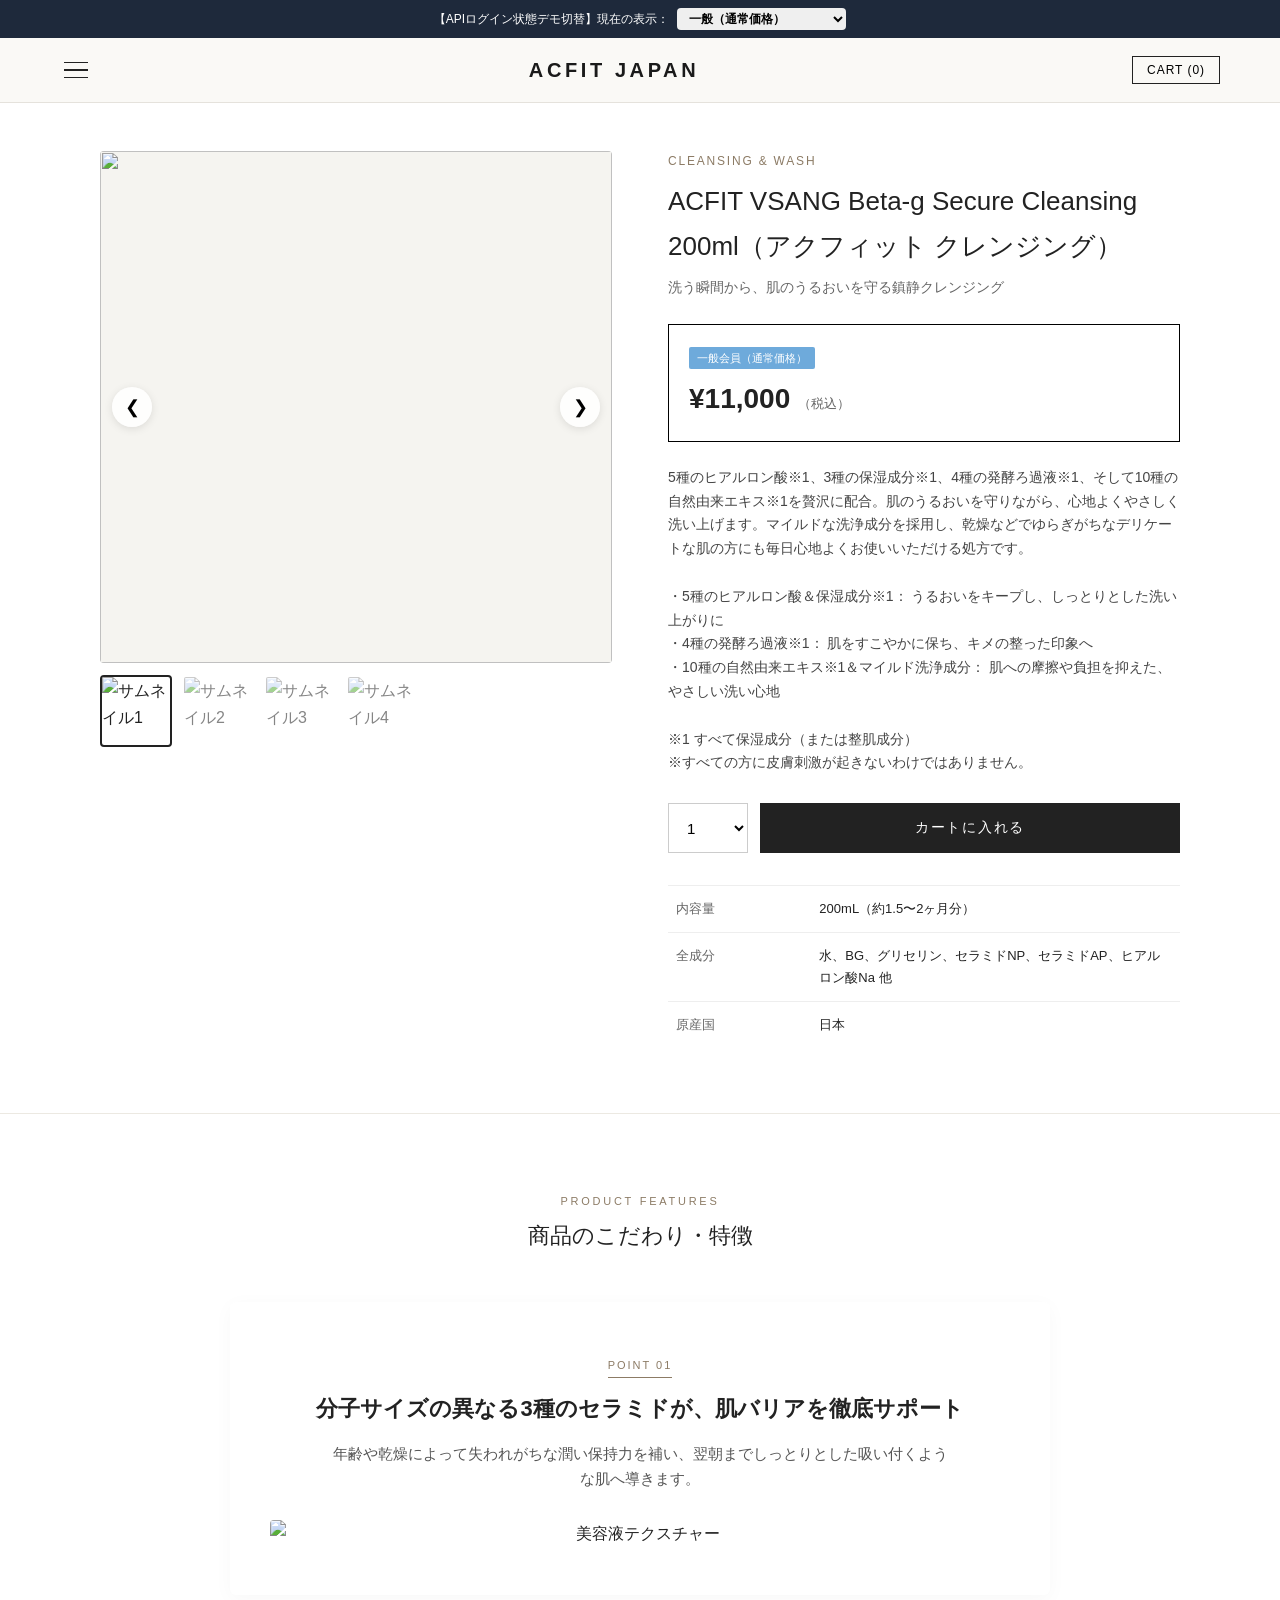
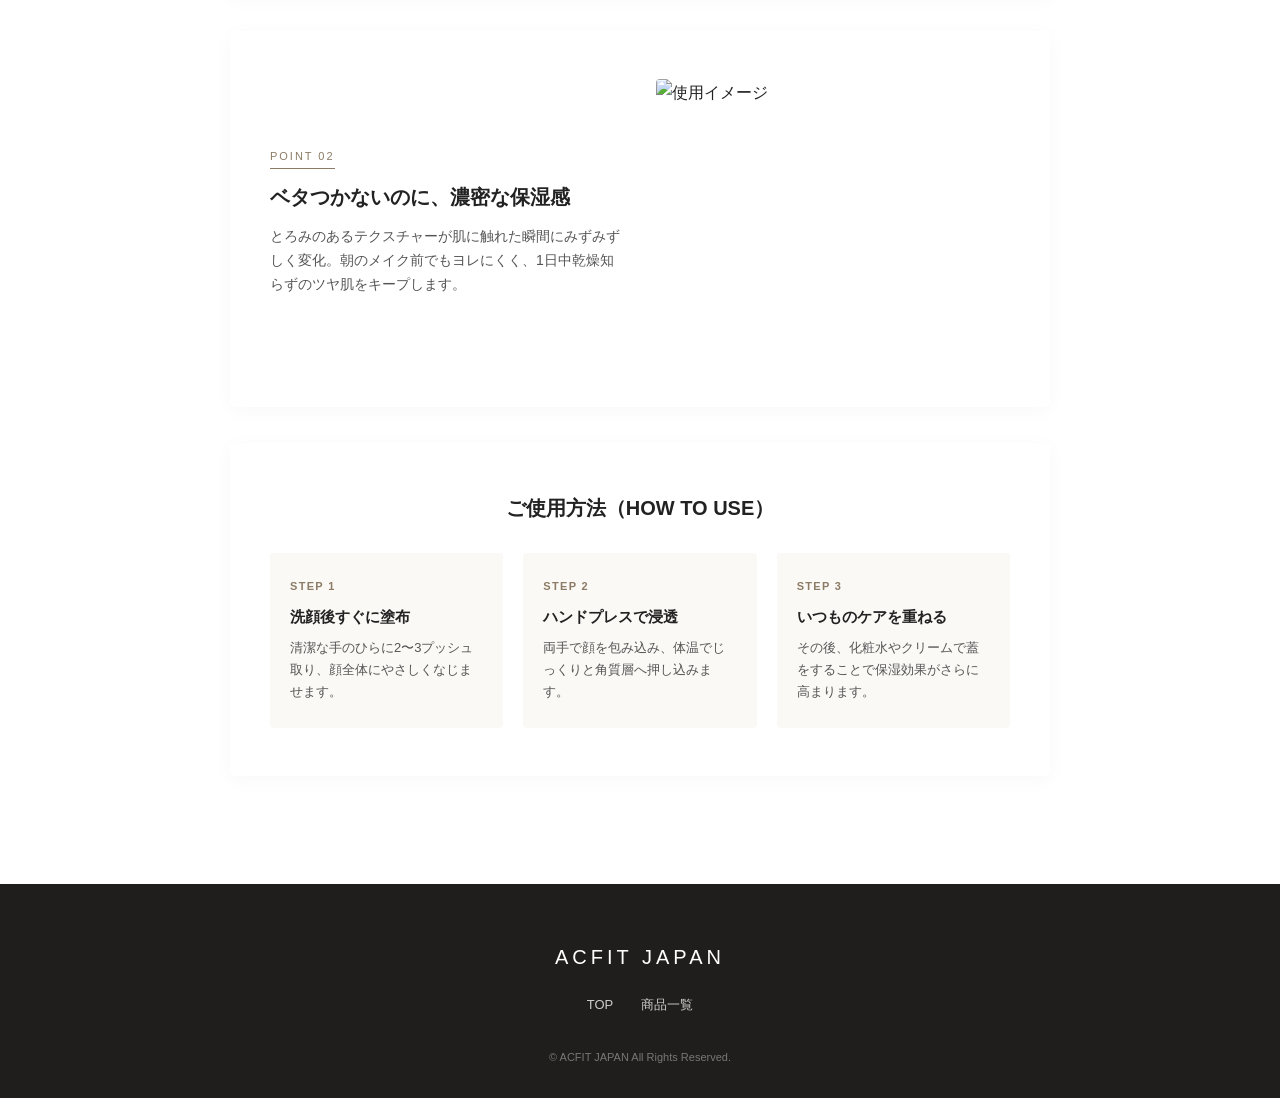
==== acfit-page2/product.html @ 7eba223e "Add files via upload" ====
<!DOCTYPE html>
<html lang="ja">
<head>
  <meta charset="UTF-8">
  <meta name="viewport" content="width=device-width, initial-scale=1.0">
  <title>商品詳細 | ACFIT JAPAN</title>
  <link rel="stylesheet" href="css/style.css">
</head>
<body class="page-product">

  <!-- 商品メイン情報（スライダー ＋ 説明・金額・カート） -->
  <section class="detail-top-section">
    <div class="container">
      <div class="detail-grid" id="detail-area">
        <!-- 左：画像スライダー -->
        <div class="slider-wrapper">
          <div class="slider-main">
            <img id="slider-main-img" src="" alt="">
            <button class="slider-arrow prev" id="slider-prev">&#10094;</button>
            <button class="slider-arrow next" id="slider-next">&#10095;</button>
          </div>
          <div class="slider-thumbs" id="slider-thumbs"></div>
        </div>

        <!-- 右：商品名・金額・説明・カート -->
        <div class="detail-info">
          <div class="detail-cat" id="detail-cat"></div>
          <h1 class="detail-title" id="detail-title">読み込み中...</h1>
          <p class="detail-catch" id="detail-catch"></p>

          <div class="detail-price-box">
            <div class="detail-rank-badge" id="detail-rank-label"></div>
            <div class="detail-price">¥<span id="detail-price">0</span> <small>（税込）</small></div>
          </div>

          <!-- 画像デザインのカスタム容量プルダウン（バリエーションがある商品のみ自動表示） -->
          <div class="custom-dropdown" id="variant-dropdown" style="display: none;">
            <button type="button" class="dropdown-header" id="dropdown-header">
              <span id="dropdown-header-text">選択</span>
              <span class="dropdown-chevron"></span>
            </button>
            <div class="dropdown-list" id="dropdown-list"></div>
          </div>

          <p class="detail-desc" id="detail-desc"></p>

          <div class="purchase-controls">
            <select id="qty-select" class="qty-select">
              <option value="1">1</option>
              <option value="2">2</option>
              <option value="3">3</option>
              <option value="4">4</option>
              <option value="5">5</option>
            </select>
            <button class="add-cart-btn" id="add-cart-btn">カートに入れる</button>
          </div>

          <table class="spec-table" id="spec-table"></table>
        </div>
      </div>
    </div>
  </section>

  <!-- 下部：商品ごとの簡易LPエリア -->
  <section class="detail-lp-section">
    <div class="lp-section-header">
      <span>PRODUCT FEATURES</span>
      <h2>商品のこだわり・特徴</h2>
    </div>
    <div class="lp-container" id="detail-lp-area"></div>
  </section>

  <script src="js/products.js"></script>
  <script>
    document.addEventListener("DOMContentLoaded", () => {
      // 1. URLパラメータ「?id=〇〇」を取得（未指定時は item_01 を表示）
      const params = new URLSearchParams(window.location.search);
      const productId = params.get("id") || "item_01";
      const product = PRODUCTS_DATA[productId];

      if (!product) {
        document.getElementById("detail-area").innerHTML = "<p>指定された商品が見つかりませんでした。</p>";
        return;
      }

      document.title = `${product.name} | ACFIT JAPAN`;

      // 2. テキスト・価格・スペックの反映
      const rank = getCurrentRank();
      document.getElementById("detail-cat").textContent = product.category;
      document.getElementById("detail-title").textContent = product.name;
      document.getElementById("detail-catch").textContent = product.catchcopy;
      document.getElementById("detail-rank-label").textContent = RANK_LABELS[rank];

      const descEl = document.getElementById("detail-desc");
      descEl.style.whiteSpace = "pre-line";
      descEl.textContent = product.description;

      // 3. カスタムドロップダウン制御（バリエーションがある場合）
      let selectedVariantId = null;
      const dropdown = document.getElementById("variant-dropdown");
      const dropdownHeader = document.getElementById("dropdown-header");
      const dropdownHeaderText = document.getElementById("dropdown-header-text");
      const dropdownList = document.getElementById("dropdown-list");

      if (product.variants && product.variants.length > 0) {
        dropdown.style.display = "block";
        selectedVariantId = product.variants[0].id;
        document.getElementById("detail-price").textContent = product.variants[0].prices[rank].toLocaleString();

        // 選択肢リストの生成（1段目：容量 / 2段目：太字金額）
        dropdownList.innerHTML = product.variants.map((v, idx) => {
          const vPrice = v.prices[rank].toLocaleString();
          return `
            <button type="button" class="dropdown-option ${idx === 0 ? "is-selected" : ""}" data-id="${v.id}">
              <span class="dropdown-opt-label">${v.label}</span>
              <span class="dropdown-opt-price">¥${vPrice}</span>
            </button>
          `;
        }).join("");

        // 開閉トグル
        dropdownHeader.addEventListener("click", () => {
          dropdown.classList.toggle("is-open");
        });

        // 項目選択時の処理
        dropdownList.querySelectorAll(".dropdown-option").forEach(opt => {
          opt.addEventListener("click", () => {
            selectedVariantId = opt.dataset.id;
            const chosen = product.variants.find(v => v.id === selectedVariantId);
            if (chosen) {
              // 上のメイン金額を更新
              document.getElementById("detail-price").textContent = chosen.prices[rank].toLocaleString();
              // ヘッダー文字を選択した容量に更新（"Net Wt. (Required)" のままにしたい場合は下の1行を消してください）
              dropdownHeaderText.textContent = `内容量: ${chosen.label}`;
            }

            dropdownList.querySelectorAll(".dropdown-option").forEach(el => el.classList.remove("is-selected"));
            opt.classList.add("is-selected");
            dropdown.classList.remove("is-open");
          });
        });
      } else {
        document.getElementById("detail-price").textContent = product.prices[rank].toLocaleString();
      }

      // スペック表
      document.getElementById("spec-table").innerHTML = (product.specs || []).map(s => `
        <tr>
          <th>${s.label}</th>
          <td>${s.value}</td>
        </tr>
      `).join("");

      // 4. 商品ごとの簡易LP（HTMLブロック）を流し込み
      document.getElementById("detail-lp-area").innerHTML = product.lpHtml || "";

      // 5. 画像スライダーの構築
      let currentSlide = 0;
      const mainImg = document.getElementById("slider-main-img");
      const thumbsContainer = document.getElementById("slider-thumbs");

      function updateSlider(index) {
        currentSlide = (index + product.images.length) % product.images.length;
        mainImg.src = product.images[currentSlide];
        document.querySelectorAll(".slider-thumb").forEach((thumb, idx) => {
          thumb.classList.toggle("active", idx === currentSlide);
        });
      }

      thumbsContainer.innerHTML = product.images.map((src, idx) => `
        <img src="${src}" class="slider-thumb ${idx === 0 ? "active" : ""}" data-index="${idx}" alt="サムネイル${idx + 1}">
      `).join("");

      thumbsContainer.querySelectorAll(".slider-thumb").forEach(thumb => {
        thumb.addEventListener("click", () => {
          updateSlider(Number(thumb.dataset.index));
        });
      });

      document.getElementById("slider-prev").addEventListener("click", () => updateSlider(currentSlide - 1));
      document.getElementById("slider-next").addEventListener("click", () => updateSlider(currentSlide + 1));

      updateSlider(0);

      // 6. カート追加ボタン
      document.getElementById("add-cart-btn").addEventListener("click", () => {
        const qty = Number(document.getElementById("qty-select").value);
        addToCart(product.id, qty, selectedVariantId);
      });
    });
  </script>
</body>
</html>
---- acfit-page2/css/style.css ----
@charset "UTF-8";

* {
  box-sizing: border-box;
  margin: 0;
  padding: 0;
}

body {
  font-family: "Helvetica Neue", Arial, "Hiragino Kaku Gothic ProN", "Hiragino Sans", Meiryo, sans-serif;
  color: #222;
  background-color: white;
  line-height: 1.7;
}

a {
  text-decoration: none;
  color: inherit;
}

img {
  max-width: 100%;
  display: block;
}

.fs12{line-height: 1.6; font-size:1.2rem;}
.fs18{line-height: 1.6; font-size:1.8rem;}
.fs20{line-height: 1.6; font-size:2.0rem;}
.fs30{line-height: 1.6; font-size:3.0rem;}
.fs40{line-height: 1.6; font-size:4.0rem;}
.fs50{line-height: 1.6; font-size:5.0rem;}
.fs60{line-height: 1.6; font-size:6.0rem;}
.fs80{line-height: 1.6; font-size:8.0rem;}
.fs100{line-height: 1.6; font-size:10.0rem;}


.m10{margin-top:1.0rem;}
.m20{margin-top:2.0rem;}
.m30{margin-top:3.0rem;}
.m50{margin-top:5.0rem;}
.m60{margin-top:6.0rem;}
.m100{margin-top:10.0rem;}
.m150{margin-top:15.0rem;}

.p0{padding-top: 0;}
.p10{padding-top:1.0rem;}
.p30{padding-top:3.0rem;}
.pb20{padding-bottom:2rem;}
.pb30{padding-bottom:3rem;}

.w100{width: 100%;}
.h100{height: auto;}

/* =========================================
   フォントファミリー（書体）
   ========================================= */

/* 明朝体 */
.mincho {
  font-family: "Hiragino Mincho ProN", "Yu Mincho", "Noto Serif JP", serif;
}

/* ゴシック体（標準） */
.gothic {
  font-family: "Hiragino Kaku Gothic ProN", "Yu Gothic", "Noto Sans JP", sans-serif;
}

/* 丸ゴシック体（柔らかい印象） */
.maru {
  font-family: "Hiragino Maru Gothic ProN", "Zen Maru Gothic", "Quicksand", sans-serif;
}

/* 等幅フォント（コードや数字の整列に） */
.mono {
  font-family: "Source Code Pro", "MS Gothic", monospace;
}


/* =========================================
   フォントウェイト（文字の太さ）
   ========================================= */

/* 細字 */
.light {
  font-weight: 300;
}

/* 標準の太さ */
.normal {
  font-weight: 400;
}

/* 中太字（見出しや少し目立たせたい時） */
.medium {
  font-weight: 500;
}

/* 太字 */
.bold {
  font-weight: 700;
}

/* 極太字（インパクトを出したい時） */
.heavy {
  font-weight: 900;
}


/* =========================================
   装飾・スタイル（おまけ）
   ========================================= */

/* 斜体（イタリック） */
.italic {
  font-style: italic;
}

/* 下線（マーカー風） */
.line {
  background: linear-gradient(transparent 60%, #fff176 60%);
}


.hero-section2 {
  position: relative;
  width: 100%;
  height: 80vh;
  min-height: 500px;
  display: flex;
  align-items: center;
  justify-content: center;
  overflow: hidden;
  background-color: #0a1626;
}

/* 動画ラッパー */
.hero-video-wrap {
  position: absolute;
  top: 0;
  left: 0;
  width: 100%;
  height: 100%;
  z-index: 1; /* 一番後ろ */
}

/* 抜け落ちていた動画本体の指定 */
.hero-bg-video {
  width: 100%;
  height: 100%;
  object-fit: cover;
  display: block;
}

/* 重ねる半透明フィルター */
.hero-overlay {
  position: absolute;
  top: 0;
  left: 0;
  width: 100%;
  height: 100%;
  background-color: rgba(75, 86, 102, 0.4);
  z-index: 2;
  pointer-events: none;
}

/* 前面コンテンツ */
.hero-content2 {
  position: relative;
  z-index: 3;
  display: flex;
  justify-content: center;
  align-items: center;
  width: 100%;
  text-align: center;
}

/* 中央配置画像 */
.hero-center-img {
  width: 100%;
  height: auto;
  display: block;
  margin: 0 auto;
  filter: drop-shadow(0 8px 24px rgba(0, 0, 0, 0.15));
  color: white;
}


/* デモ用ランク切替バー */
.demo-rank-bar {
  background: #1e293b;
  color: #fff;
  font-size: 12px;
  padding: 8px 16px;
  text-align: center;
  display: flex;
  justify-content: center;
  align-items: center;
  gap: 8px;
  flex-wrap: wrap;
}

.demo-rank-bar select {
  padding: 3px 8px;
  border-radius: 4px;
  border: none;
  font-size: 12px;
  font-weight: bold;
}

/* ヘッダー */
.site-header {
  position: sticky;
  top: 0;
  z-index: 100;
  background: rgba(250, 249, 246, 0.95);
  backdrop-filter: blur(8px);
  border-bottom: 1px solid #e5e2dc;
}

.header-inner {
  max-width: 1200px;
  margin: 0 auto;
  height: 64px;
  padding: 0 20px;
  display: flex;
  align-items: center;
  justify-content: space-between;
}

.brand-logo {
  font-size: 20px;
  font-weight: 600;
  letter-spacing: 0.18em;
  color: #1a1a1a;
}

/* ハンバーガーボタン */
.hamburger-btn {
  width: 36px;
  height: 36px;
  background: none;
  border: none;
  cursor: pointer;
  display: flex;
  flex-direction: column;
  justify-content: center;
  gap: 6px;
  padding: 4px;
}

.hamburger-btn span {
  display: block;
  width: 24px;
  height: 1.5px;
  background: #222;
  transition: 0.3s;
}

.cart-btn {
  background: none;
  border: 1px solid #222;
  padding: 6px 14px;
  font-size: 12px;
  letter-spacing: 0.08em;
  cursor: pointer;
  transition: 0.2s;
}

.cart-btn:hover {
  background: #222;
  color: #fff;
}

/* ドロワーメニュー＆カートドロワー */
.menu-overlay {
  position: fixed;
  inset: 0;
  background: rgba(0, 0, 0, 0.45);
  z-index: 200;
  opacity: 0;
  visibility: hidden;
  transition: 0.3s;
}

.menu-overlay.is-open {
  opacity: 1;
  visibility: visible;
}

.drawer-menu,
.cart-drawer {
  position: fixed;
  top: 0;
  bottom: 0;
  width: 320px;
  max-width: 85vw;
  background: #fff;
  z-index: 210;
  display: flex;
  flex-direction: column;
  transition: transform 0.35s ease;
}

.drawer-menu {
  left: 0;
  transform: translateX(-100%);
}

.drawer-menu.is-open {
  transform: translateX(0);
}

.cart-drawer {
  right: 0;
  transform: translateX(100%);
}

.cart-drawer.is-open {
  transform: translateX(0);
}

.drawer-header {
  padding: 20px;
  border-bottom: 1px solid #eee;
  display: flex;
  justify-content: space-between;
  align-items: center;
  font-size: 13px;
  letter-spacing: 0.15em;
  font-weight: 600;
}

.close-btn {
  background: none;
  border: none;
  font-size: 26px;
  line-height: 1;
  cursor: pointer;
  color: #555;
}

.drawer-nav {
  list-style: none;
  padding: 20px;
  flex: 1;
}

.drawer-nav li {
  border-bottom: 1px solid #f2f2f2;
}

.drawer-nav a {
  display: block;
  padding: 16px 4px;
  font-size: 14px;
  letter-spacing: 0.06em;
  transition: 0.2s;
}

.drawer-nav a:hover {
  padding-left: 10px;
  color: #7c6a53;
}

.drawer-footer {
  padding: 20px;
  background: #f7f5f0;
  font-size: 12px;
  color: #555;
}

/* カート中身 */
.cart-items-body {
  flex: 1;
  overflow-y: auto;
  padding: 20px;
}

.empty-cart {
  text-align: center;
  color: #888;
  margin-top: 40px;
  font-size: 14px;
}

.cart-item-row {
  display: flex;
  gap: 12px;
  padding-bottom: 16px;
  margin-bottom: 16px;
  border-bottom: 1px solid #eee;
}

.cart-item-row img {
  width: 64px;
  height: 64px;
  object-fit: cover;
  border-radius: 4px;
}

.cart-item-info h4 {
  font-size: 13px;
  margin-bottom: 4px;
}

.cart-item-price {
  font-size: 13px;
  color: #555;
}

.remove-item-btn {
  background: none;
  border: none;
  color: #999;
  font-size: 11px;
  text-decoration: underline;
  cursor: pointer;
  margin-top: 6px;
}

.cart-drawer-footer {
  padding: 20px;
  border-top: 1px solid #eee;
  background: #faf9f6;
}

.cart-rank-note {
  font-size: 11px;
  color: #7c6a53;
  margin-bottom: 8px;
}

.cart-total-row {
  display: flex;
  justify-content: space-between;
  align-items: center;
  margin-bottom: 16px;
  font-size: 15px;
}

.cart-total-row strong {
  font-size: 20px;
}

.checkout-btn {
  width: 100%;
  padding: 14px;
  background: #222;
  color: #fff;
  border: none;
  font-size: 14px;
  letter-spacing: 0.08em;
  cursor: pointer;
}

/* 共通セクション */
.container {
  max-width: 1120px;
  margin: 0 auto;
  padding: 0 20px;
}

.section-block {
  padding: 80px 0;
}

.section-title {
  text-align: center;
  margin-bottom: 48px;
}

.section-title .en {
  display: block;
  font-size: 12px;
  letter-spacing: 0.25em;
  color: #8c7b65;
  margin-bottom: 8px;
}

.section-title h2 {
  font-size: 26px;
  font-weight: 500;
  letter-spacing: 0.08em;
}

/* トップページ：ヒーロー */
.hero-section {
  position: relative;
  height: 75vh;
  min-height: 460px;
  background: url("../images/7.jpg") center/cover no-repeat;
  display: flex;
  align-items: center;
  justify-content: center;
  text-align: center;
  color: #fff;
}

.hero-section::after {
  content: "";
  position: absolute;
  inset: 0;
  background: rgba(25, 22, 18, 0.38);
}

.hero-content {
  position: relative;
  z-index: 2;
  padding: 0 20px;
  text-align: center;
}

.hero-content p {
  letter-spacing: 0.22em;
}

.hero-content h1 {
  letter-spacing: 0.12em;
}

.btn-outline-white {
  display: inline-block;
  padding: 13px 36px;
  border: 1px solid #fff;
  color: #fff;
  font-size: 13px;
  letter-spacing: 0.15em;
  transition: 0.25s;
}

.btn-outline-white:hover {
  background: #fff;
  color: #222;
}

/* トップページ：ブランド説明 */
.brand-concept {
  background: #fff;
}

.concept-grid {
  display: grid;
  grid-template-columns: 1fr 1fr;
  gap: 48px;
  align-items: center;
}

.concept-text h3 {
  font-weight: 500;
  margin-bottom: 20px;
  line-height: 1.3;
}

.concept-text p {
  font-size: 15px;
  color: #555;
  margin-bottom: 16px;
}

.concept-text2 h3 {
  line-height: 1.5;
}

.concept-text2 p {
  color: #555;
  margin-bottom: 16px;
  text-align: center;
}

.concept-img img {
  border-radius: 4px;
  width: 100%;
  object-fit: cover;
}

.container3 {
  max-width: 1000px;
  margin: 0 auto;
  padding: 0 20px;
}

.concept-grid3 {
  display: flex;
  flex-direction: row-reverse; /* ここで左右を反転（テキスト左・画像右） */
  align-items: center;
  gap: 50px;
}

.concept-img3 {
  flex: 1;
}

.concept-img3 img {
  border-radius: 4px;
  width: 100%;
  object-fit: cover;
}

.concept-text3 {
  flex: 1;
}

.concept-text3 h3 {
  font-weight: 500;
  margin-bottom: 20px;
  line-height: 1.3;
}

.concept-text3 p {
  font-size: 15px;
  line-height: 1.9;
  margin-bottom: 16px;
}

.concept-text3 p:last-child {
  margin-bottom: 0;
}


/* 商品カードグリッド（トップのピックアップ・商品一覧共通） */
.product-grid {
  display: grid;
  grid-template-columns: repeat(auto-fill, minmax(280px, 1fr));
  gap: 32px;
}

.product-card {
  background: #fff;
  border: 1px solid #ece9e2;
  border-radius: 4px;
  overflow: hidden;
  transition: transform 0.25s, box-shadow 0.25s;
}

.product-card:hover {
  transform: translateY(-4px);
  box-shadow: 0 12px 24px rgba(0, 0, 0, 0.06);
}

.product-card-thumb {
  position: relative;
  aspect-ratio: 1 / 1;
  overflow: hidden;
  background: #f4f3ef;
}

.product-card-thumb img {
  width: 100%;
  height: 100%;
  object-fit: cover;
  transition: transform 0.4s;
}

.product-card:hover .product-card-thumb img {
  transform: scale(1.05);
}

.product-badge {
  position: absolute;
  top: 12px;
  left: 12px;
  background: #222;
  color: #fff;
  font-size: 10px;
  letter-spacing: 0.12em;
  padding: 4px 10px;
}

.product-card-body {
  padding: 20px;
}

.product-cat {
  font-size: 11px;
  color: #8c7b65;
  letter-spacing: 0.12em;
  margin-bottom: 4px;
}

.product-card-title {
  font-size: 16px;
  font-weight: 500;
  margin-bottom: 8px;
}

.product-card-price {
  font-size: 16px;
  font-weight: 600;
}

.product-card-price small {
  font-size: 11px;
  font-weight: normal;
  color: #777;
}

.center-btn-wrap {
  text-align: center;
  margin-top: 48px;
}

.btn-dark {
  display: inline-block;
  padding: 14px 44px;
  background: #222;
  color: #fff;
  font-size: 13px;
  letter-spacing: 0.15em;
  transition: 0.25s;
}

.btn-dark:hover {
  background: #444;
}

/* 商品一覧ページ：カテゴリーフィルター */
.category-tabs {
  display: flex;
  justify-content: center;
  gap: 12px;
  flex-wrap: wrap;
  margin-bottom: 40px;
}

.cat-tab {
  padding: 8px 20px;
  border: 1px solid #d6d2c9;
  background: #fff;
  font-size: 12px;
  letter-spacing: 0.1em;
  cursor: pointer;
  transition: 0.2s;
}

.cat-tab.active,
.cat-tab:hover {
  background: #222;
  color: #fff;
  border-color: #222;
}

/* 商品詳細ページ */
.detail-top-section {
  padding: 48px 0 64px;
  background: #fff;
  border-bottom: 1px solid #ece9e2;
}

.detail-grid {
  display: grid;
  grid-template-columns: 1fr 1fr;
  gap: 56px;
  align-items: start;
}

/* スライダー */
.slider-wrapper {
  position: relative;
}

.slider-main {
  position: relative;
  aspect-ratio: 1 / 1;
  background: #f5f4f0;
  border-radius: 4px;
  overflow: hidden;
  margin-bottom: 12px;
}

.slider-main img {
  width: 100%;
  height: 100%;
  object-fit: cover;
}

.slider-arrow {
  position: absolute;
  top: 50%;
  transform: translateY(-50%);
  width: 40px;
  height: 40px;
  background: rgba(255, 255, 255, 0.88);
  border: none;
  border-radius: 50%;
  font-size: 18px;
  cursor: pointer;
  display: flex;
  align-items: center;
  justify-content: center;
  box-shadow: 0 2px 8px rgba(0,0,0,0.1);
}

.slider-arrow.prev { left: 12px; }
.slider-arrow.next { right: 12px; }

.slider-thumbs {
  display: flex;
  gap: 10px;
}

.slider-thumb {
  width: 72px;
  height: 72px;
  object-fit: cover;
  border-radius: 4px;
  cursor: pointer;
  opacity: 0.55;
  border: 2px solid transparent;
  transition: 0.2s;
}

.slider-thumb.active {
  opacity: 1;
  border-color: #222;
}

/* 商品情報エリア */
.detail-cat {
  font-size: 12px;
  color: #8c7b65;
  letter-spacing: 0.15em;
  margin-bottom: 8px;
}

.detail-title {
  font-size: 26px;
  font-weight: 500;
  margin-bottom: 8px;
}

.detail-catch {
  font-size: 14px;
  color: #666;
  margin-bottom: 24px;
}

.detail-price-box {
  padding: 18px 20px;
  background: white;
  border: 1px solid black;
  margin-bottom: 24px;
}

.detail-rank-badge {
  display: inline-block;
  font-size: 11px;
  background: #6eaadb;
  color: #fff;
  padding: 2px 8px;
  border-radius: 2px;
  margin-bottom: 6px;
}

.detail-price {
  font-size: 28px;
  font-weight: 600;
}

.detail-price small {
  font-size: 13px;
  font-weight: normal;
  color: #666;
}

.detail-desc {
  font-size: 14px;
  color: #444;
  margin-bottom: 28px;
}

.purchase-controls {
  display: flex;
  gap: 12px;
  margin-bottom: 32px;
}

.qty-select {
  width: 80px;
  padding: 14px;
  border: 1px solid #ccc;
  font-size: 15px;
  background: #fff;
}

.add-cart-btn {
  flex: 1;
  padding: 16px;
  background: #222;
  color: #fff;
  border: none;
  font-size: 14px;
  letter-spacing: 0.12em;
  cursor: pointer;
  transition: 0.2s;
}

.add-cart-btn:hover {
  background: #444;
}

.spec-table {
  width: 100%;
  border-collapse: collapse;
  font-size: 13px;
}

.spec-table th,
.spec-table td {
  padding: 12px 8px;
  border-top: 1px solid #eee;
  text-align: left;
  vertical-align: top;
}

.spec-table th {
  width: 28%;
  color: #666;
  font-weight: 500;
}

/* 商品詳細下の簡易LPエリア */
.detail-lp-section {
  padding: 72px 0;
}

.lp-section-header {
  text-align: center;
  margin-bottom: 48px;
}

.lp-section-header span {
  font-size: 11px;
  letter-spacing: 0.25em;
  color: #8c7b65;
}

.lp-section-header h2 {
  font-size: 22px;
  font-weight: 500;
  margin-top: 4px;
}

.lp-container {
  max-width: 860px;
  margin: 0 auto;
  padding: 0 20px;
}

.lp-block {
  background: #fff;
  padding: 48px 40px;
  border-radius: 6px;
  margin-bottom: 36px;
  box-shadow: 0 4px 20px rgba(0, 0, 0, 0.03);
}

.lp-badge {
  display: inline-block;
  font-size: 11px;
  letter-spacing: 0.18em;
  color: #8c7b65;
  border-bottom: 1px solid #8c7b65;
  padding-bottom: 2px;
  margin-bottom: 14px;
}

.lp-hero-banner {
  text-align: center;
}

.lp-hero-banner h3 {
  font-size: 22px;
  margin-bottom: 16px;
  line-height: 1.5;
}

.lp-hero-banner p {
  max-width: 620px;
  margin: 0 auto 28px;
  color: #555;
  font-size: 15px;
}

.lp-hero-banner img {
  width: 100%;
  max-height: 420px;
  object-fit: cover;
  border-radius: 4px;
}

.lp-grid-2 {
  display: grid;
  grid-template-columns: 1fr 1fr;
  gap: 32px;
  align-items: center;
}

.lp-grid-text h3 {
  font-size: 20px;
  margin-bottom: 14px;
  line-height: 1.4;
}

.lp-grid-text p {
  font-size: 14px;
  color: #555;
}

.lp-grid-img img {
  border-radius: 4px;
  width: 100%;
  height: 280px;
  object-fit: cover;
}

.lp-steps h3 {
  text-align: center;
  font-size: 20px;
  margin-bottom: 28px;
}

.lp-step-cards {
  display: grid;
  grid-template-columns: repeat(3, 1fr);
  gap: 20px;
}

.lp-step-card {
  background: #faf9f6;
  padding: 24px 20px;
  border-radius: 4px;
}

.step-num {
  font-size: 11px;
  font-weight: 700;
  color: #8c7b65;
  letter-spacing: 0.12em;
  margin-bottom: 8px;
}

.lp-step-card h4 {
  font-size: 15px;
  margin-bottom: 8px;
}

.lp-step-card p {
  font-size: 13px;
  color: #555;
}

/* フッター */
.site-footer {
  background: #1f1e1c;
  color: #ccc;
  padding: 56px 20px 32px;
  text-align: center;
}

.footer-logo {
  font-size: 20px;
  letter-spacing: 0.2em;
  color: #fff;
  margin-bottom: 20px;
}

.footer-links {
  list-style: none;
  display: flex;
  justify-content: center;
  gap: 28px;
  margin-bottom: 32px;
  font-size: 13px;
}

.copyright {
  font-size: 11px;
  color: #777;
}

.product-description {
  white-space: pre-wrap;
}

.about-hero-section {
  position: relative;
  width: 100%;
  padding: 120px 20px;
  text-align: center;
  /* ↓ 作成した背景画像のパスを指定してください */
  background-image: url('../images/4.jpg');
  background-size: cover;
  background-position: center;
  background-repeat: no-repeat;
  overflow: hidden;
}

/* 背景画像を薄く白く飛ばして文字を読みやすくするオーバーレイ */
.about-hero-section::before {
  content: "";
  position: absolute;
  inset: 0;
  background-color: rgba(255, 255, 255, 0.85);
  z-index: 1;
}

.about-hero-inner {
  position: relative;
  z-index: 2;
  max-width: 800px;
  margin: 0 auto;
}

/* サブタイトル（• about us） */
.about-hero-subtitle {
  display: inline-block;
  font-family: "Times New Roman", "YuMincho", "Hiragino Mincho ProN", serif;
  font-style: italic;
  font-size: 16px;
  color: #1f456e;
  letter-spacing: 0.05em;
  margin-bottom: 16px;
}

.about-hero-subtitle::before {
  content: "• ";
  font-style: normal;
  margin-right: 4px;
}

/* メイン見出し */
.about-hero-title {
  font-family: "YuMincho", "Hiragino Mincho ProN", "Times New Roman", serif;
  font-size: clamp(28px, 4vw, 44px);
  font-weight: 500;
  color: #333333;
  letter-spacing: 0.08em;
  line-height: 1.4;
  margin: 0 0 28px;
}

/* 説明文 */
.about-hero-desc {
  font-family: "Noto Sans JP", "Hiragino Kaku Gothic ProN", sans-serif;
  font-size: 15px;
  font-weight: 300;
  color: #666666;
  line-height: 1.9;
  letter-spacing: 0.05em;
  margin: 0 0 40px;
}

/* ボタン */
.about-hero-btn {
  display: inline-flex;
  align-items: center;
  justify-content: center;
  gap: 8px;
  background-color: #1f456e;
  color: #ffffff;
  text-decoration: none;
  font-size: 13px;
  letter-spacing: 0.05em;
  padding: 13px 32px;
  transition: opacity 0.3s ease, transform 0.3s ease;
}

.about-hero-btn:hover {
  opacity: 0.85;
}


  /* 画像デザインのカスタムドロップダウン */
    .custom-dropdown {
      position: relative;
      width: 100%;
      margin-bottom: 24px;
      border: 1px solid #222;
      background: #fff;
    }

    .dropdown-header {
      width: 100%;
      padding: 14px 16px;
      background: #fff;
      border: none;
      display: flex;
      justify-content: space-between;
      align-items: center;
      font-family: inherit;
      font-size: 15px;
      color: #222;
      cursor: pointer;
      text-align: left;
    }

    /* 右側の ∧ / ∨ 矢印 */
    .dropdown-chevron {
      width: 10px;
      height: 10px;
      border-right: 1.5px solid #222;
      border-bottom: 1.5px solid #222;
      transform: rotate(45deg);
      transition: transform 0.2s ease;
      margin-right: 4px;
    }

    .custom-dropdown.is-open .dropdown-chevron {
      transform: rotate(-135deg);
      margin-top: 4px;
    }

    .dropdown-list {
      display: none;
      border-top: 1px solid #222;
    }

    .custom-dropdown.is-open .dropdown-list {
      display: block;
    }

    .dropdown-option {
      width: 100%;
      padding: 14px 16px;
      background: #fff;
      border: none;
      border-bottom: 1px solid #e0e0e0;
      display: flex;
      flex-direction: column;
      align-items: flex-start;
      gap: 4px;
      font-family: inherit;
      cursor: pointer;
      text-align: left;
      transition: background 0.15s;
    }

    .dropdown-option:last-child {
      border-bottom: none;
    }

    .dropdown-option:hover,
    .dropdown-option.is-selected {
      background: #f7f6f2;
    }

    .dropdown-opt-label {
      font-size: 14px;
      color: #444;
    }

    .dropdown-opt-price {
      font-size: 16px;
      font-weight: 700;
      color: #222;
    }



/* レスポンシブ */
/* PC / SP 画像出し分け */
.img-sp {
  display: none;
}

/* おすすめ商品スライダー用ラッパー（PCは通常のグリッド表示） */
.pickup-slider-wrap {
  position: relative;
}

.pickup-slider-arrow {
  display: none;
}
@media screen and (max-width: 767px) {
  .brand-logo {
    font-size: 16px; /* お好みのサイズに調整してください */
  }
}

/* レスポンシブ（SP版：768px以下） */
@media (max-width: 768px) {
  .container {
  padding: 0 5px;
}
  .section-block {
    padding: 52px 0;
  }

  .section-title {
    margin-bottom: 32px;
  }

  .section-title h2 {
    font-size: 22px;
  }

  .about-hero-title {
    font-size: 20px;
  }

  .about-hero-desc {
    font-size: 10px;
  }

  /* ヒーロー・アバウト調整 */
  .hero-section {
    height: 62vh;
    min-height: 380px;
  }

  .hero-content h1.fs50 {
    font-size: 2.4rem;
  }

  .hero-content p {
    font-size: 9px;
  }

  .about-hero-section {
    padding: 72px 20px;
  }

  /* ブランド説明：PC画像を隠してSP用横長画像を表示 */
  .img-pc {
    display: none;
  }

  .img-sp {
    display: block;
    width: 100%;
    height: auto;
  }

  .concept-grid {
    grid-template-columns: 1fr;
    gap: 24px;
    margin-bottom: 48px;
    padding: 0px 20px;
  }

  .concept-grid3 {
    flex-direction: column;
    gap: 24px;
  }

  body.page-product {
    padding: 10px;
  }

  .concept-text h3.fs30,
  .concept-text3 h3.fs30 {
    font-size: 1.6rem;
  }

  .concept-text p,
  .concept-text3 p {
    font-size: 14px;
  }

  /* ① 商品一覧（products.html）：SP版は2カラム */
  #all-products-grid.product-grid {
    grid-template-columns: repeat(2, 1fr);
    gap: 5px;
  }

  #all-products-grid .product-card-body {
    padding: 12px;
  }

  #all-products-grid .product-cat {
    font-size: 10px;
  }

  #all-products-grid .product-card-title {
    font-size: 13px;
    line-height: 1.4;
  }

  #all-products-grid .product-card-price {
    font-size: 14px;
  }

  #all-products-grid .product-badge {
    top: 8px;
    left: 8px;
    font-size: 9px;
    padding: 3px 7px;
  }

  /* ② おすすめ商品（index.html）：SP版は横スクロールスライダー */
  #pickup-grid.product-grid {
    display: flex;
    overflow-x: auto;
    scroll-snap-type: x mandatory;
    scroll-behavior: smooth;
    gap: 14px;
    padding-bottom: 8px;
    -webkit-overflow-scrolling: touch;
    scrollbar-width: none;
  }

  #pickup-grid.product-grid::-webkit-scrollbar {
    display: none;
  }

  #pickup-grid .product-card {
    flex: 0 0 76%;
    scroll-snap-align: start;
  }

  .pickup-slider-arrow {
    position: absolute;
    top: 36%;
    transform: translateY(-50%);
    width: 34px;
    height: 34px;
    border-radius: 50%;
    border: 1px solid #e5e2dc;
    background: rgba(255, 255, 255, 0.92);
    color: #222;
    font-size: 15px;
    display: flex;
    align-items: center;
    justify-content: center;
    cursor: pointer;
    z-index: 10;
    box-shadow: 0 2px 8px rgba(0, 0, 0, 0.1);
  }

  .pickup-slider-arrow.prev {
    left: -6px;
  }

  .pickup-slider-arrow.next {
    right: -6px;
  }

  /* 商品詳細ページ（product.html） */
  .detail-top-section {
    padding: 28px 0 48px;
  }

  .detail-grid,
  .lp-grid-2,
  .lp-step-cards {
    grid-template-columns: 1fr;
    gap: 24px;
  }

  .detail-title {
    font-size: 22px;
  }

  .slider-thumb {
    width: 58px;
    height: 58px;
  }

  .lp-block {
    padding: 32px 20px;
  }

  /* カテゴリータブ */
  .category-tabs {
    gap: 8px;
    margin-bottom: 24px;
  }

  .cat-tab {
    padding: 6px 12px;
    font-size: 11px;
  }
  /* ヒーロー（FV）スマホ調整 */
.hero-section2 {
  height: 70vh; /* スマホ画面に合わせた高さ */

}


}
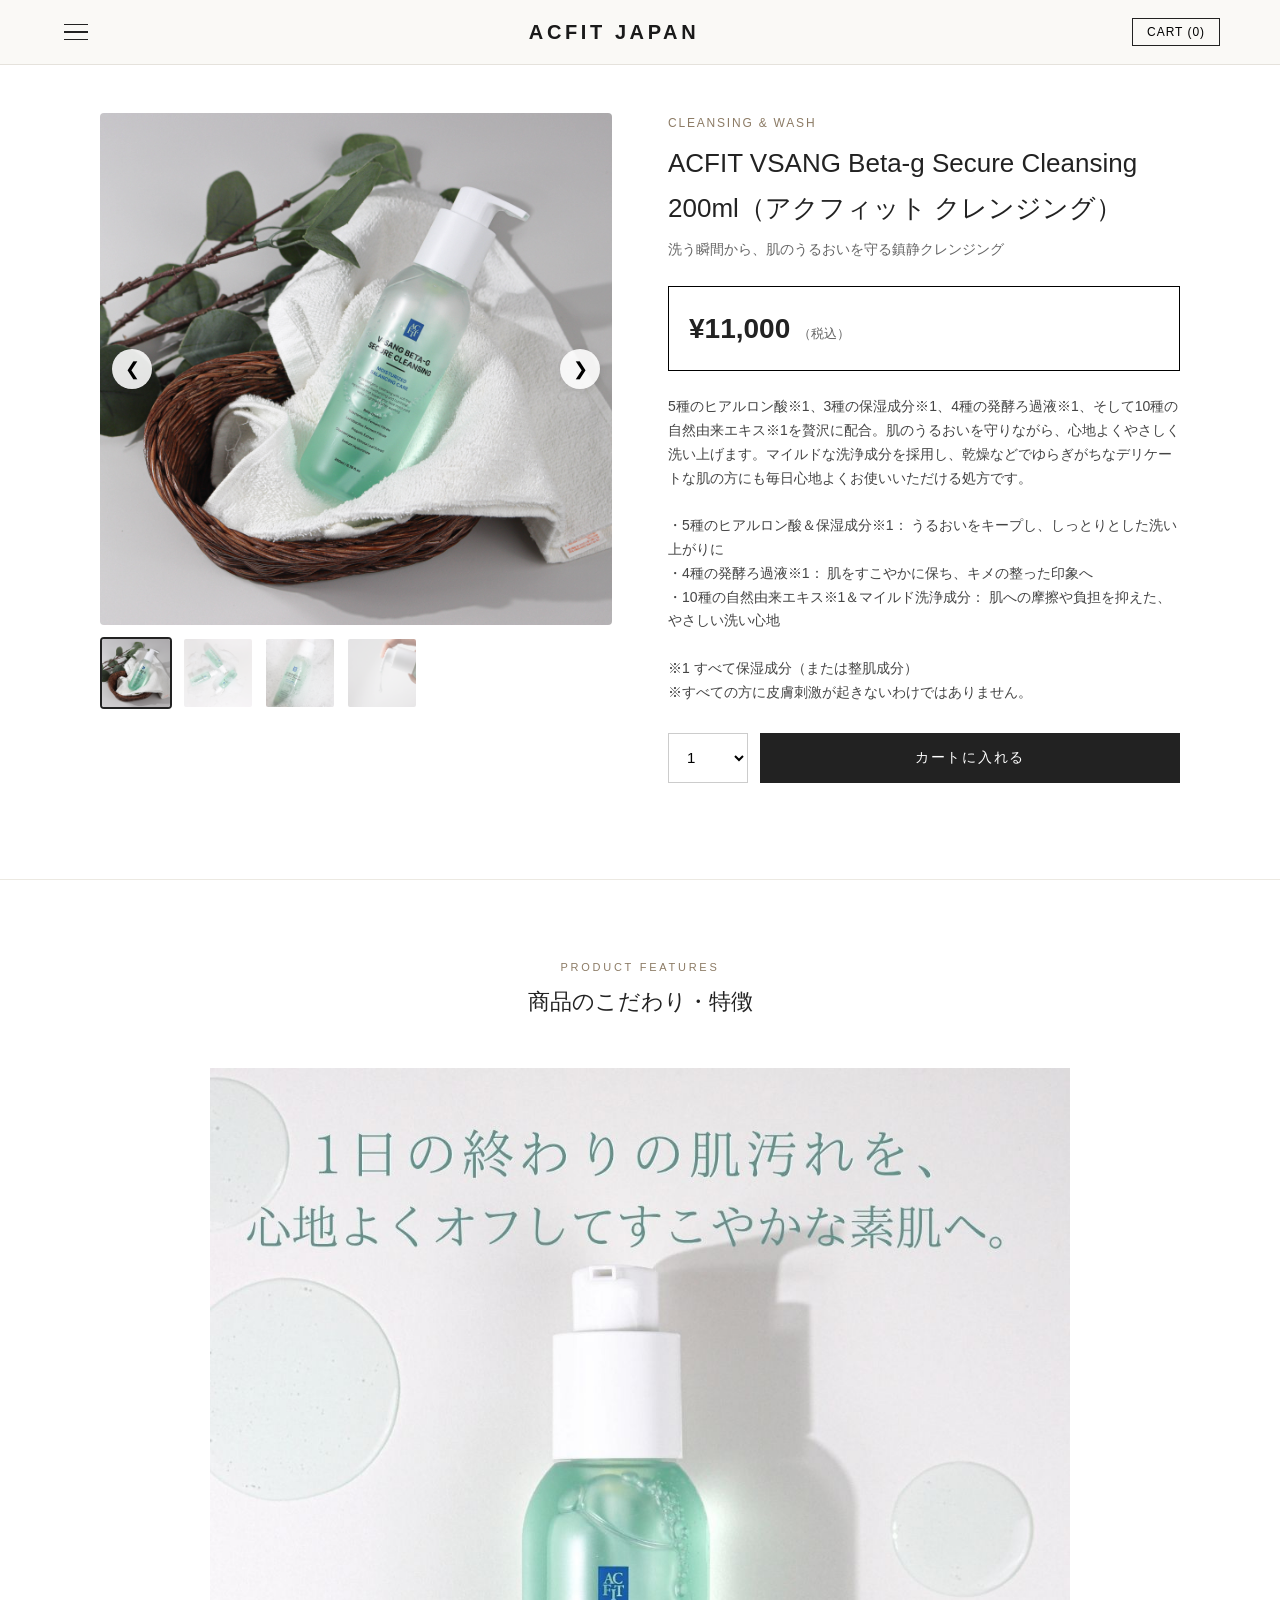
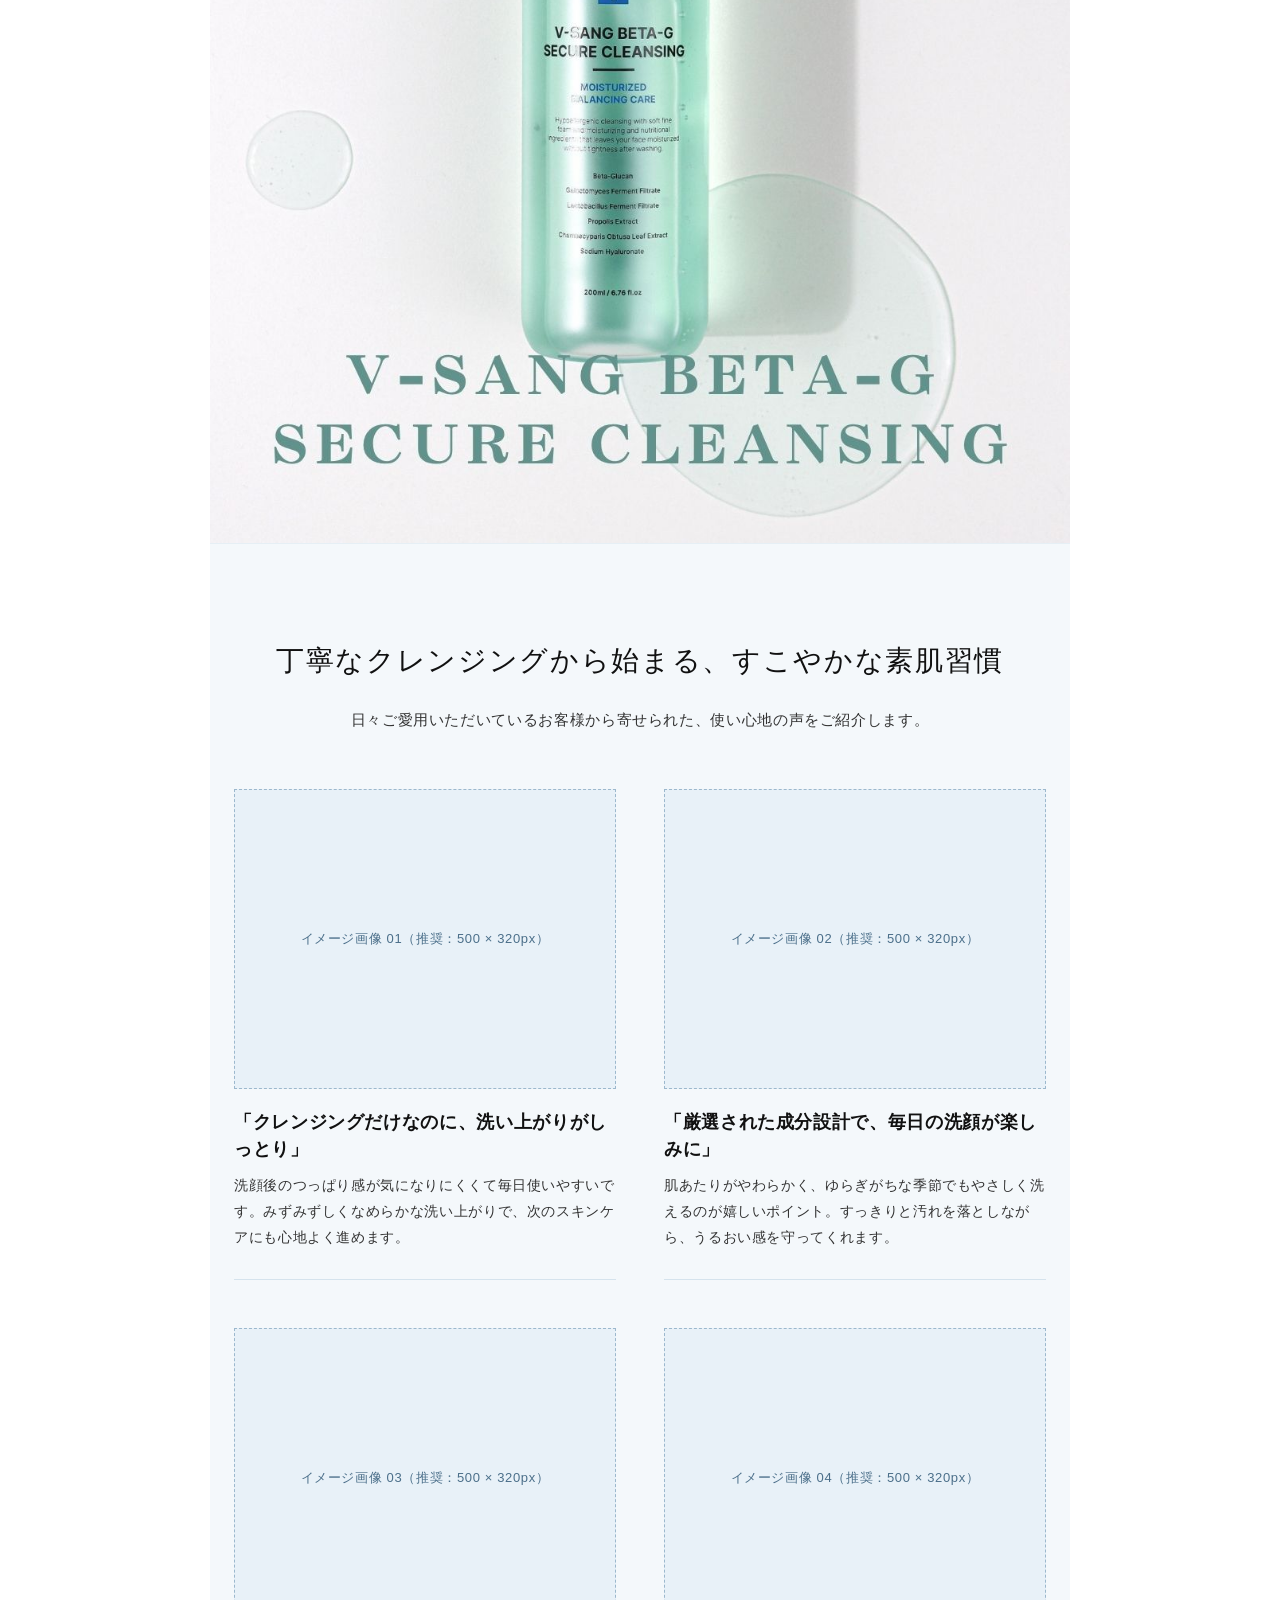
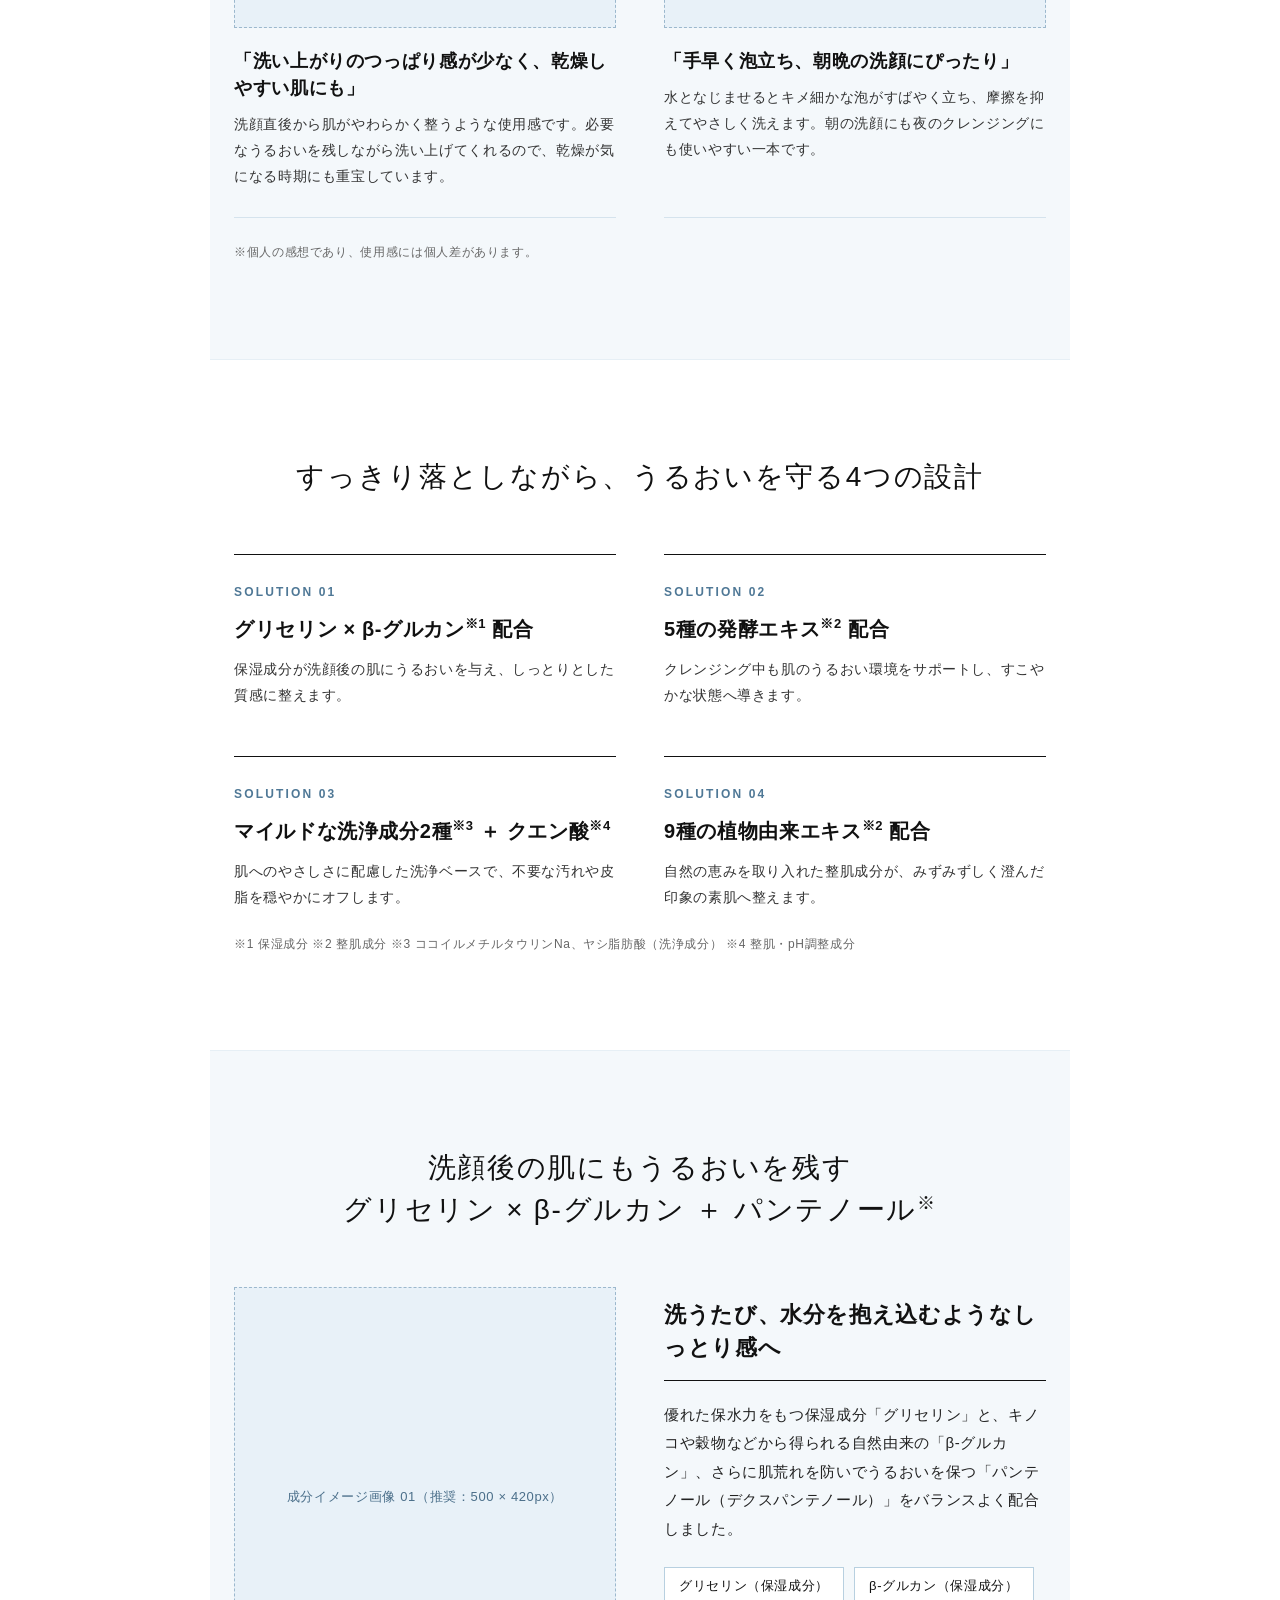
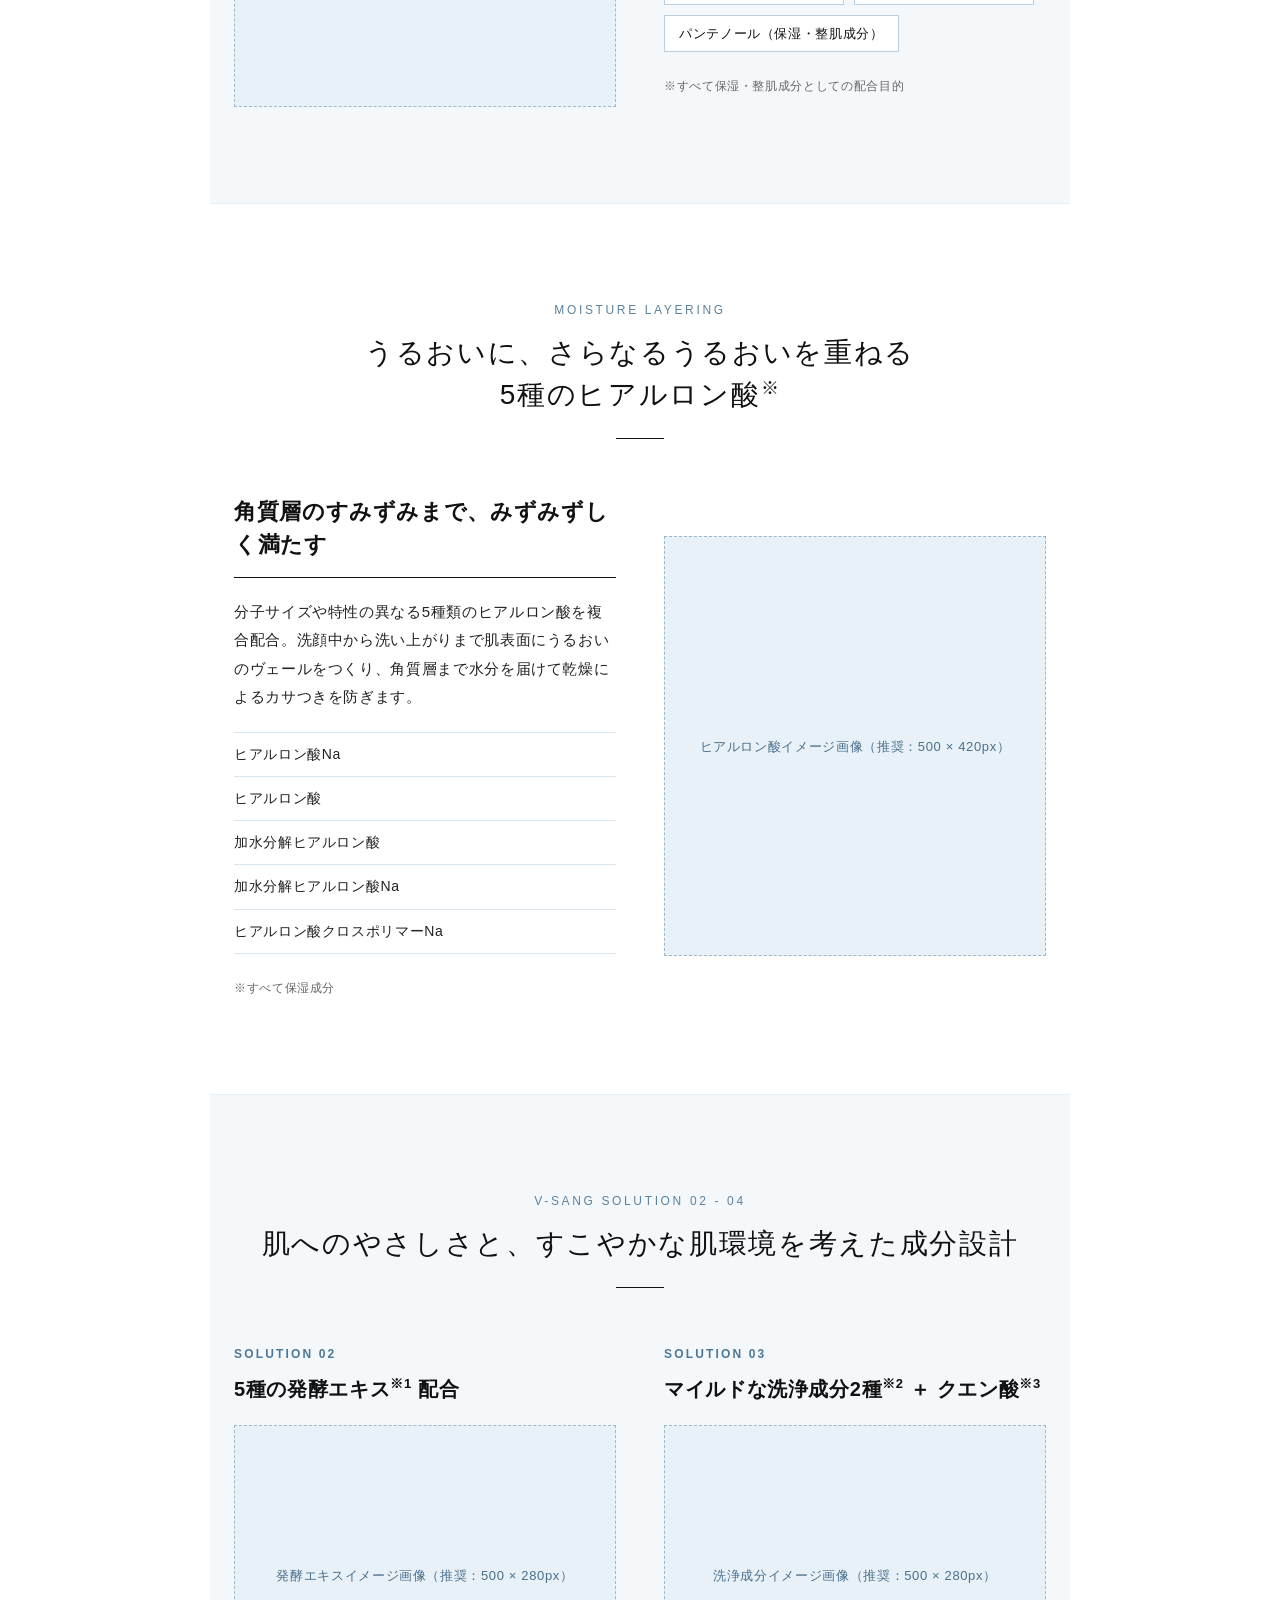
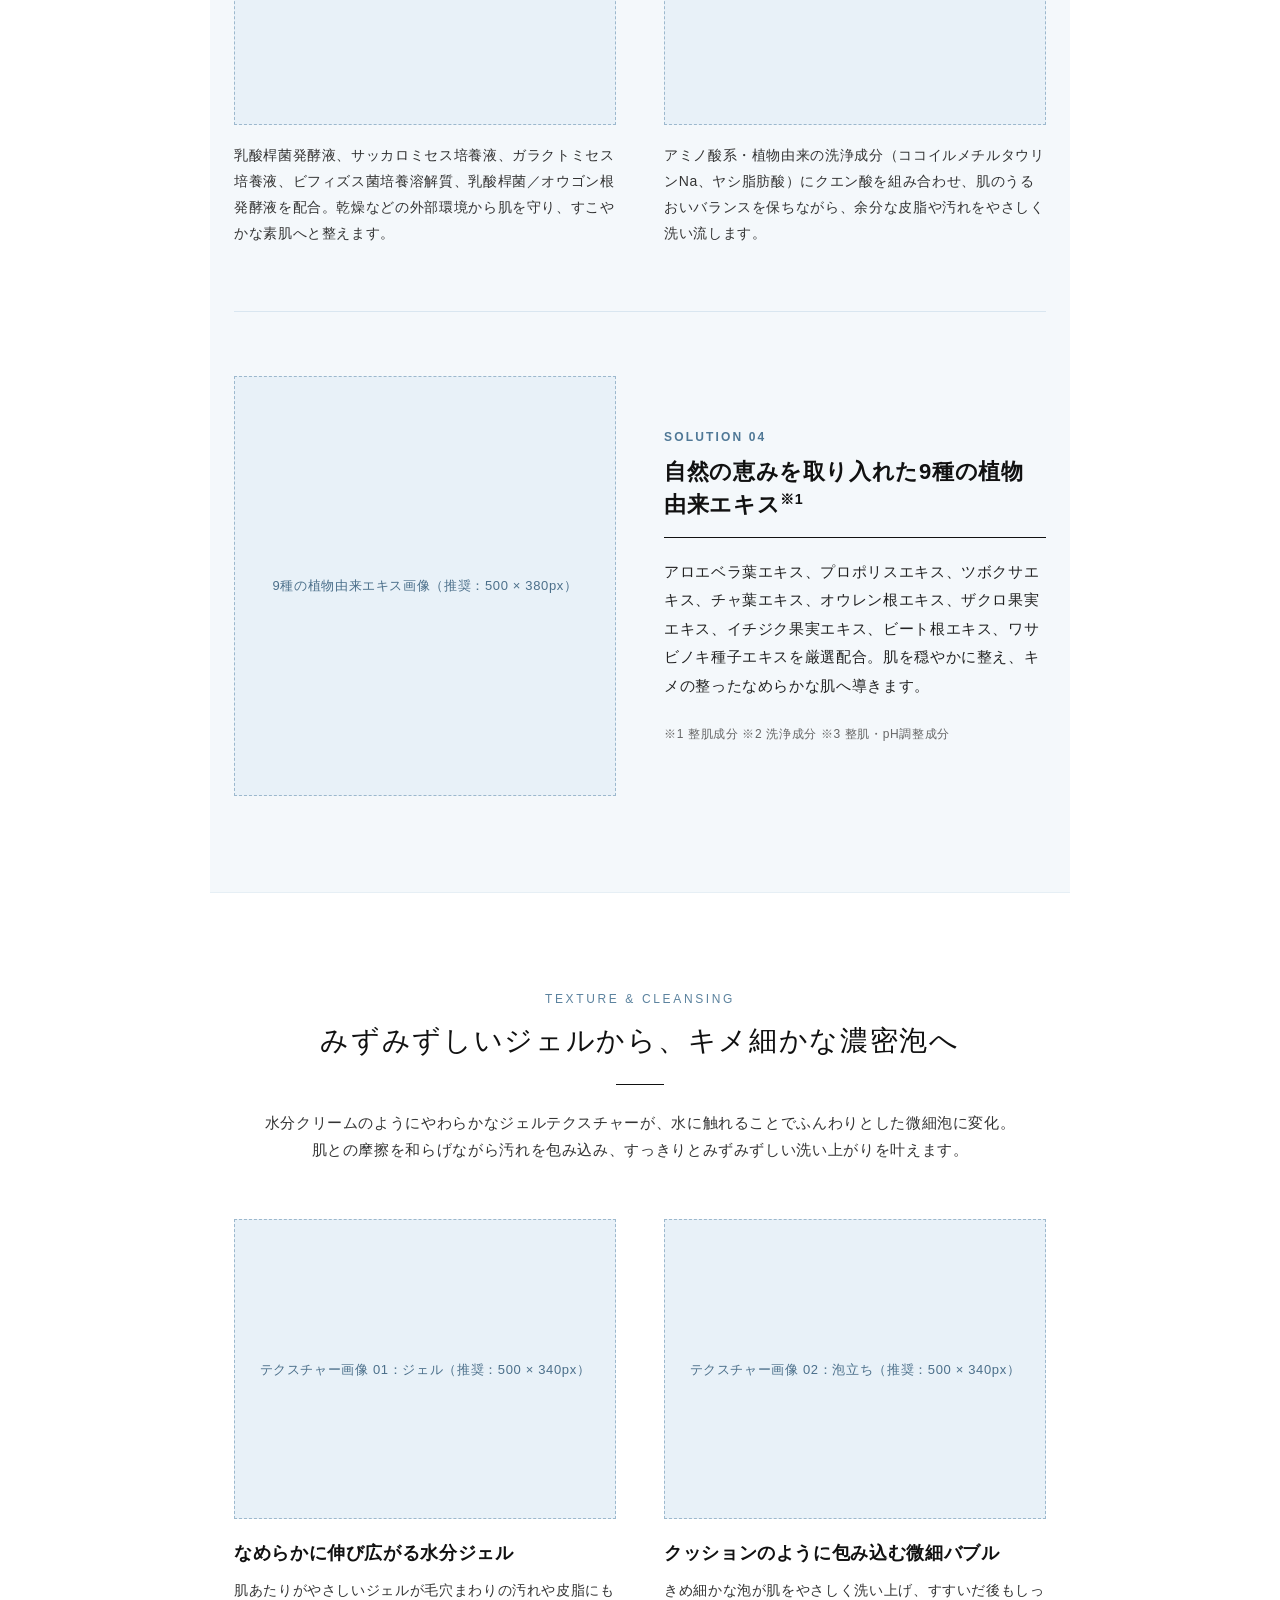
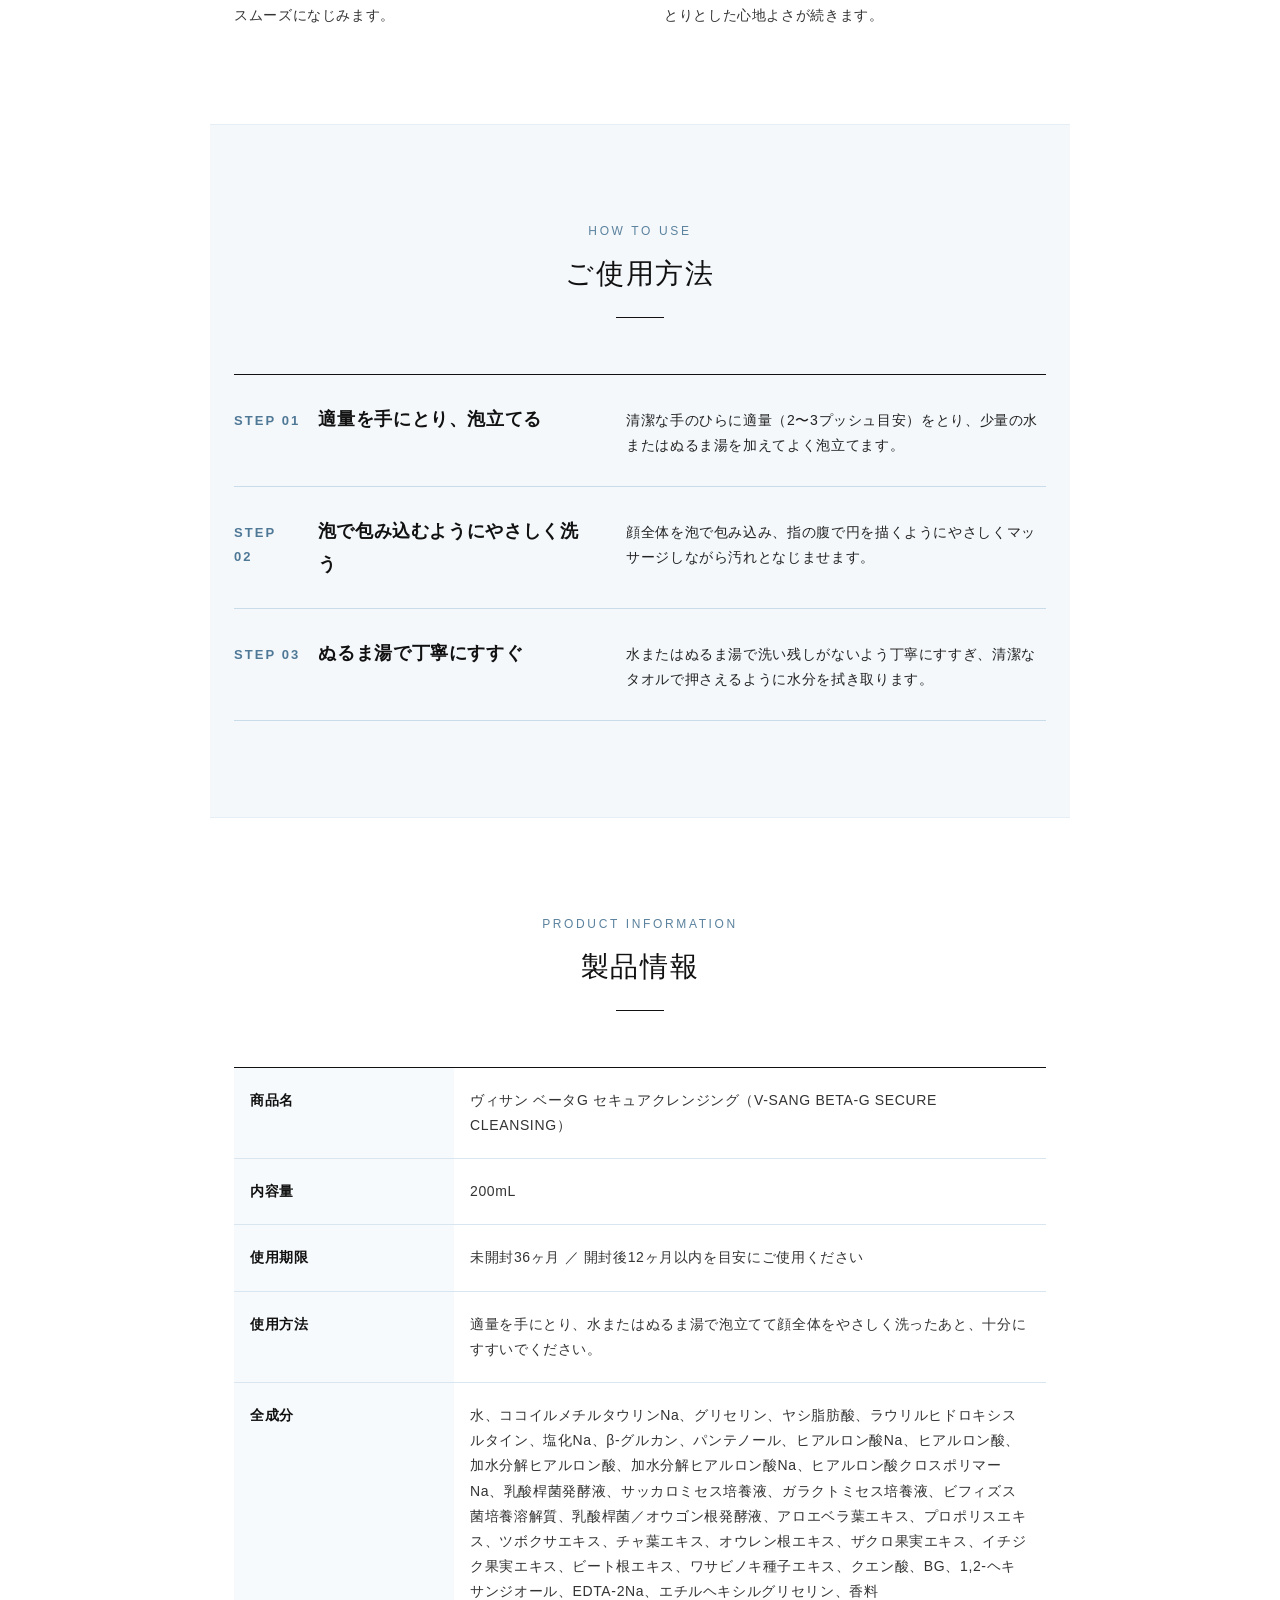
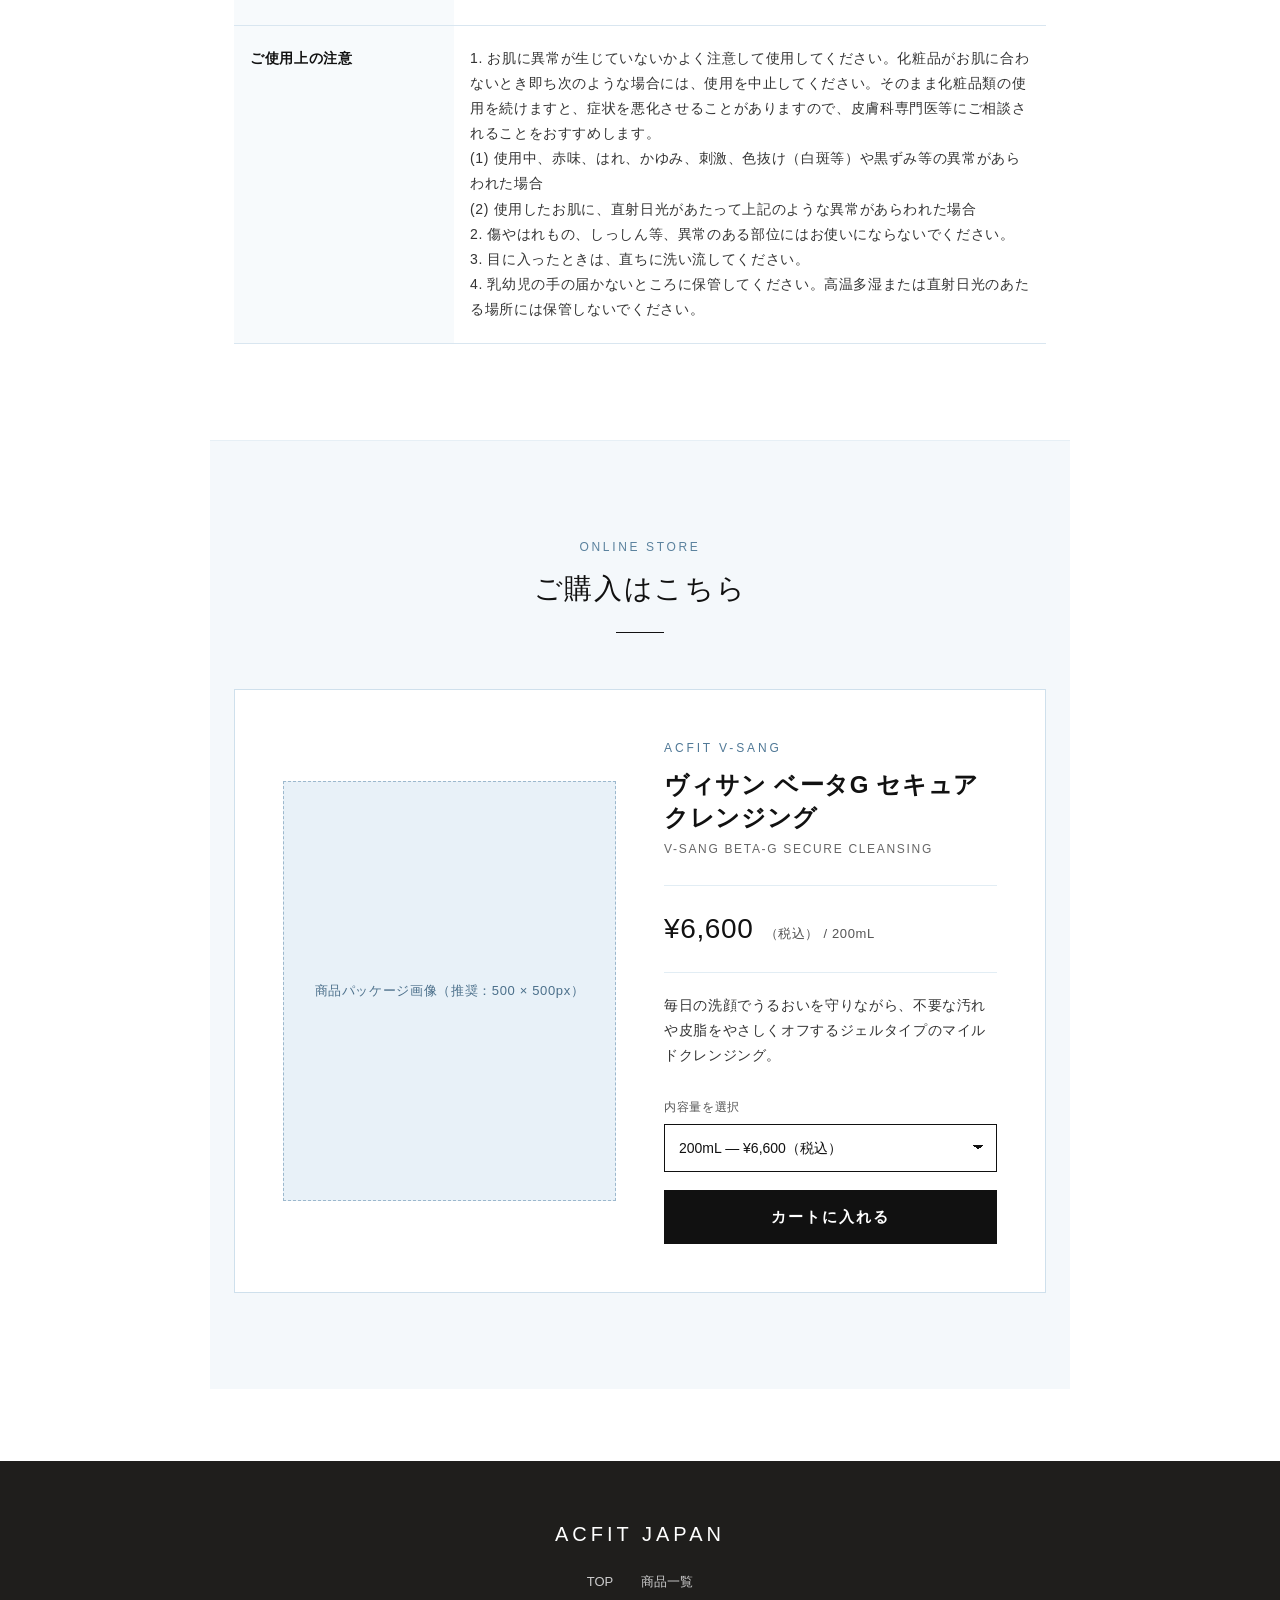
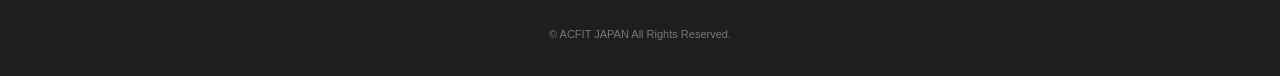
==== commit fc9a056c: "Add files via upload" ====
--- a/acfit-page2/product.html
+++ b/acfit-page2/product.html
@@ -6,73 +6,76 @@
   <title>商品詳細 | ACFIT JAPAN</title>
   <link rel="stylesheet" href="css/style.css">
 </head>
-<body class="page-product">
+<body>
 
-  <!-- 商品メイン情報（スライダー ＋ 説明・金額・カート） -->
-  <section class="detail-top-section">
-    <div class="container">
-      <div class="detail-grid" id="detail-area">
-        <!-- 左：画像スライダー -->
-        <div class="slider-wrapper">
-          <div class="slider-main">
-            <img id="slider-main-img" src="" alt="">
-            <button class="slider-arrow prev" id="slider-prev">&#10094;</button>
-            <button class="slider-arrow next" id="slider-next">&#10095;</button>
-          </div>
-          <div class="slider-thumbs" id="slider-thumbs"></div>
-        </div>
-
-        <!-- 右：商品名・金額・説明・カート -->
-        <div class="detail-info">
-          <div class="detail-cat" id="detail-cat"></div>
-          <h1 class="detail-title" id="detail-title">読み込み中...</h1>
-          <p class="detail-catch" id="detail-catch"></p>
-
-          <div class="detail-price-box">
-            <div class="detail-rank-badge" id="detail-rank-label"></div>
-            <div class="detail-price">¥<span id="detail-price">0</span> <small>（税込）</small></div>
+  <div class="page-product">
+    <!-- 商品メイン情報（スライダー ＋ 説明・金額・カート） -->
+    <section class="detail-top-section">
+      <div class="container">
+        <div class="detail-grid" id="detail-area">
+          <!-- 左：画像スライダー -->
+          <div class="slider-wrapper">
+            <div class="slider-main">
+              <img id="slider-main-img" src="" alt="">
+              <button class="slider-arrow prev" id="slider-prev">&#10094;</button>
+              <button class="slider-arrow next" id="slider-next">&#10095;</button>
+            </div>
+            <div class="slider-thumbs" id="slider-thumbs"></div>
           </div>
 
-          <!-- 画像デザインのカスタム容量プルダウン（バリエーションがある商品のみ自動表示） -->
-          <div class="custom-dropdown" id="variant-dropdown" style="display: none;">
-            <button type="button" class="dropdown-header" id="dropdown-header">
-              <span id="dropdown-header-text">選択</span>
-              <span class="dropdown-chevron"></span>
-            </button>
-            <div class="dropdown-list" id="dropdown-list"></div>
+          <!-- 右：商品名・金額・説明・カート -->
+          <div class="detail-info">
+            <div class="detail-cat" id="detail-cat"></div>
+            <h1 class="detail-title" id="detail-title">読み込み中...</h1>
+            <p class="detail-catch" id="detail-catch"></p>
+
+            <div class="detail-price-box">
+              <div class="detail-price">¥<span id="detail-price">0</span> <small>（税込）</small></div>
+            </div>
+
+            <!-- カスタム容量プルダウン（バリエーションがある商品のみ自動表示） -->
+            <div class="custom-dropdown" id="variant-dropdown" style="display: none;">
+              <button type="button" class="dropdown-header" id="dropdown-header">
+                <span id="dropdown-header-text">選択</span>
+                <span class="dropdown-chevron"></span>
+              </button>
+              <div class="dropdown-list" id="dropdown-list"></div>
+            </div>
+
+            <p class="detail-desc" id="detail-desc"></p>
+
+            <div class="purchase-controls">
+              <select id="qty-select" class="qty-select">
+                <option value="1">1</option>
+                <option value="2">2</option>
+                <option value="3">3</option>
+                <option value="4">4</option>
+                <option value="5">5</option>
+              </select>
+              <button class="add-cart-btn" id="add-cart-btn">カートに入れる</button>
+            </div>
+
+            <table class="spec-table" id="spec-table"></table>
           </div>
-
-          <p class="detail-desc" id="detail-desc"></p>
-
-          <div class="purchase-controls">
-            <select id="qty-select" class="qty-select">
-              <option value="1">1</option>
-              <option value="2">2</option>
-              <option value="3">3</option>
-              <option value="4">4</option>
-              <option value="5">5</option>
-            </select>
-            <button class="add-cart-btn" id="add-cart-btn">カートに入れる</button>
-          </div>
-
-          <table class="spec-table" id="spec-table"></table>
         </div>
       </div>
-    </div>
-  </section>
+    </section>
 
-  <!-- 下部：商品ごとの簡易LPエリア -->
-  <section class="detail-lp-section">
-    <div class="lp-section-header">
-      <span>PRODUCT FEATURES</span>
-      <h2>商品のこだわり・特徴</h2>
-    </div>
-    <div class="lp-container" id="detail-lp-area"></div>
-  </section>
+    <!-- 下部：商品ごとの簡易LPエリア -->
+    <section class="detail-lp-section">
+      <div class="lp-section-header">
+        <span>PRODUCT FEATURES</span>
+        <h2>商品のこだわり・特徴</h2>
+      </div>
+      <div class="lp-container" id="detail-lp-area"></div>
+    </section>
+  </div>
 
   <script src="js/products.js"></script>
   <script>
     document.addEventListener("DOMContentLoaded", () => {
+      if (!document.getElementById("detail-cat")) return;
+
       // 1. URLパラメータ「?id=〇〇」を取得（未指定時は item_01 を表示）
       const params = new URLSearchParams(window.location.search);
       const productId = params.get("id") || "item_01";
@@ -85,12 +88,10 @@
 
       document.title = `${product.name} | ACFIT JAPAN`;
 
-      // 2. テキスト・価格・スペックの反映
-      const rank = getCurrentRank();
+      // 2. テキスト・価格・スペックの反映（一般価格固定）
       document.getElementById("detail-cat").textContent = product.category;
       document.getElementById("detail-title").textContent = product.name;
       document.getElementById("detail-catch").textContent = product.catchcopy;
-      document.getElementById("detail-rank-label").textContent = RANK_LABELS[rank];
 
       const descEl = document.getElementById("detail-desc");
       descEl.style.whiteSpace = "pre-line";
@@ -106,11 +107,10 @@
       if (product.variants && product.variants.length > 0) {
         dropdown.style.display = "block";
         selectedVariantId = product.variants[0].id;
-        document.getElementById("detail-price").textContent = product.variants[0].prices[rank].toLocaleString();
+        document.getElementById("detail-price").textContent = product.variants[0].prices.general.toLocaleString();
 
-        // 選択肢リストの生成（1段目：容量 / 2段目：太字金額）
         dropdownList.innerHTML = product.variants.map((v, idx) => {
-          const vPrice = v.prices[rank].toLocaleString();
+          const vPrice = v.prices.general.toLocaleString();
           return `
             <button type="button" class="dropdown-option ${idx === 0 ? "is-selected" : ""}" data-id="${v.id}">
               <span class="dropdown-opt-label">${v.label}</span>
@@ -119,20 +119,16 @@
           `;
         }).join("");
 
-        // 開閉トグル
         dropdownHeader.addEventListener("click", () => {
           dropdown.classList.toggle("is-open");
         });
 
-        // 項目選択時の処理
         dropdownList.querySelectorAll(".dropdown-option").forEach(opt => {
           opt.addEventListener("click", () => {
             selectedVariantId = opt.dataset.id;
             const chosen = product.variants.find(v => v.id === selectedVariantId);
             if (chosen) {
-              // 上のメイン金額を更新
-              document.getElementById("detail-price").textContent = chosen.prices[rank].toLocaleString();
-              // ヘッダー文字を選択した容量に更新（"Net Wt. (Required)" のままにしたい場合は下の1行を消してください）
+              document.getElementById("detail-price").textContent = chosen.prices.general.toLocaleString();
               dropdownHeaderText.textContent = `内容量: ${chosen.label}`;
             }
 
@@ -142,7 +138,7 @@
           });
         });
       } else {
-        document.getElementById("detail-price").textContent = product.prices[rank].toLocaleString();
+        document.getElementById("detail-price").textContent = product.prices.general.toLocaleString();
       }
 
       // スペック表
--- a/acfit-page2/css/style.css
+++ b/acfit-page2/css/style.css
@@ -943,7 +943,6 @@
 .lp-container {
   max-width: 860px;
   margin: 0 auto;
-  padding: 0 20px;
 }
 
 .lp-block {
@@ -1343,7 +1342,7 @@
     gap: 24px;
   }
 
-  body.page-product {
+  .page-product {
     padding: 10px;
   }
 
@@ -1477,4 +1476,681 @@
 }
 
 
+}
+
+/* ==========================================================================
+   細LP 共通
+========================================================================== */
+.vsang-lp-wrap {
+  width: 100%;
+  background-color: #ffffff;
+  color: #111111;
+  font-family: "Hiragino Mincho ProN", "Yu Mincho", "Noto Serif JP", "Hiragino Kaku Gothic ProN", "Yu Gothic", sans-serif;
+  line-height: 1.8;
+  letter-spacing: 0.04em;
+}
+
+.vsang-lp-wrap sup {
+  font-size: 0.65em;
+  line-height: 0;
+  vertical-align: super;
+}
+
+/* PC中央幅：1040px基準で、ウィンドウが狭い時は左右24px余白で自動フィット */
+.vsang-lp-inner {
+  width: min(1040px, calc(100% - 48px));
+  margin-left: auto;
+  margin-right: auto;
+}
+
+.vsang-lp-pc-only {
+  display: inline;
+}
+
+.vsang-lp-sp-only {
+  display: none;
+}
+
+/* セクション分割（影なし・白と淡い青の面切り替え＋細線） */
+.vsang-lp-sec {
+  padding: 96px 0;
+  background-color: #ffffff;
+  border-top: 1px solid #e6eff5;
+}
+
+.vsang-lp-sec--blue {
+  background-color: #f4f8fb;
+}
+
+.vsang-lp-divider {
+  width: 100%;
+  height: 1px;
+  background-color: #d9e6f0;
+  margin: 64px 0;
+}
+
+/* センター見出し（リファ風タイポグラフィ＋細アンダーライン） */
+.vsang-lp-heading {
+  text-align: center;
+  margin-bottom: 56px;
+}
+
+.vsang-lp-heading-en {
+  display: block;
+  font-family: "Helvetica Neue", Arial, sans-serif;
+  font-size: 12px;
+  font-weight: 500;
+  letter-spacing: 0.22em;
+  color: #5b829e;
+  margin-bottom: 10px;
+}
+
+.vsang-lp-heading-ja {
+  font-size: 28px;
+  font-weight: 500;
+  line-height: 1.5;
+  color: #111111;
+  letter-spacing: 0.06em;
+}
+
+.vsang-lp-heading-line {
+  width: 48px;
+  height: 1px;
+  background-color: #111111;
+  margin: 22px auto 0;
+}
+
+.vsang-lp-heading-desc {
+  margin-top: 24px;
+  font-size: 15px;
+  color: #333333;
+  font-family: "Hiragino Kaku Gothic ProN", "Yu Gothic", "Noto Sans JP", sans-serif;
+}
+
+/* FV（ファーストビュー） */
+.vsang-lp-fv {
+  /* padding: 80px 0 96px; */
+  background: linear-gradient(180deg, #eef5fa 0%, #ffffff 100%);
+  text-align: center;
+}
+
+.vsang-lp-fv-head {
+  /* margin-bottom: 48px; */
+}
+
+.vsang-lp-fv-brand {
+  font-family: "Helvetica Neue", Arial, sans-serif;
+  font-size: 13px;
+  letter-spacing: 0.28em;
+  color: #4f7896;
+  margin-bottom: 14px;
+}
+
+.vsang-lp-fv-lead {
+  font-size: 18px;
+  color: #111111;
+  margin-bottom: 12px;
+}
+
+.vsang-lp-fv-title {
+  font-family: "Helvetica Neue", Arial, sans-serif;
+  font-size: 38px;
+  font-weight: 400;
+  letter-spacing: 0.14em;
+  color: #111111;
+  line-height: 1.3;
+  margin-bottom: 18px;
+}
+
+.vsang-lp-fv-sub {
+  font-size: 15px;
+  color: #444444;
+  font-family: "Hiragino Kaku Gothic ProN", "Yu Gothic", "Noto Sans JP", sans-serif;
+}
+
+/* 画像配置用プレースホルダー */
+.vsang-lp-placeholder {
+  width: 100%;
+  background-color: #e8f1f8;
+  border: 1px dashed #9cb8cd;
+  display: flex;
+  align-items: center;
+  justify-content: center;
+  text-align: center;
+  color: #4b6f8a;
+  font-family: "Hiragino Kaku Gothic ProN", "Yu Gothic", sans-serif;
+  font-size: 13px;
+  padding: 16px;
+}
+
+.vsang-lp-placeholder--fv {
+  height: 520px;
+}
+
+.vsang-lp-placeholder--land {
+  height: 300px;
+}
+
+.vsang-lp-placeholder--sq {
+  height: 420px;
+}
+
+/* PC最大2カラムグリッド（minmax(0, 1fr)で子要素のはみ出し防止） */
+.vsang-lp-grid {
+  display: grid;
+  grid-template-columns: repeat(2, minmax(0, 1fr));
+  column-gap: 48px;
+  row-gap: 48px;
+}
+
+/* お声・使用感 */
+.vsang-lp-voice-item {
+  border-bottom: 1px solid #d5e3ed;
+  padding-bottom: 28px;
+}
+
+.vsang-lp-voice-title {
+  font-size: 18px;
+  font-weight: 600;
+  color: #111111;
+  margin-top: 20px;
+  margin-bottom: 10px;
+  line-height: 1.5;
+}
+
+.vsang-lp-voice-text {
+  font-family: "Hiragino Kaku Gothic ProN", "Yu Gothic", "Noto Sans JP", sans-serif;
+  font-size: 14px;
+  color: #333333;
+  line-height: 1.85;
+}
+
+/* ソリューション一覧（細線区切り） */
+.vsang-lp-sol-item {
+  border-top: 1px solid #111111;
+  padding-top: 22px;
+}
+
+.vsang-lp-sol-num {
+  display: inline-block;
+  font-family: "Helvetica Neue", Arial, sans-serif;
+  font-size: 12px;
+  font-weight: 600;
+  letter-spacing: 0.18em;
+  color: #4f7896;
+  margin-bottom: 8px;
+}
+
+.vsang-lp-sol-title {
+  font-size: 20px;
+  font-weight: 600;
+  color: #111111;
+  margin-bottom: 10px;
+}
+
+.vsang-lp-sol-text {
+  font-family: "Hiragino Kaku Gothic ProN", "Yu Gothic", "Noto Sans JP", sans-serif;
+  font-size: 14px;
+  color: #333333;
+}
+
+/* 2カラム特徴解説 */
+.vsang-lp-split {
+  align-items: center;
+}
+
+.vsang-lp-split-title {
+  font-size: 22px;
+  font-weight: 600;
+  line-height: 1.5;
+  color: #111111;
+  padding-bottom: 16px;
+  margin-bottom: 20px;
+  border-bottom: 1px solid #111111;
+}
+
+.vsang-lp-split-text {
+  font-family: "Hiragino Kaku Gothic ProN", "Yu Gothic", "Noto Sans JP", sans-serif;
+  font-size: 15px;
+  color: #222222;
+  line-height: 1.9;
+}
+
+.vsang-lp-tags {
+  list-style: none;
+  display: flex;
+  flex-wrap: wrap;
+  gap: 10px;
+  margin-top: 24px;
+}
+
+.vsang-lp-tags li {
+  font-family: "Hiragino Kaku Gothic ProN", "Yu Gothic", sans-serif;
+  font-size: 13px;
+  color: #111111;
+  background-color: #ffffff;
+  border: 1px solid #b8d0e0;
+  padding: 6px 14px;
+}
+
+.vsang-lp-bullets {
+  list-style: none;
+  margin-top: 20px;
+  border-top: 1px solid #d9e6f0;
+}
+
+.vsang-lp-bullets li {
+  font-family: "Hiragino Kaku Gothic ProN", "Yu Gothic", sans-serif;
+  font-size: 14px;
+  color: #222222;
+  padding: 9px 0;
+  border-bottom: 1px solid #d9e6f0;
+}
+
+/* 成分・機能ブロック */
+.vsang-lp-detail-label {
+  display: block;
+  font-family: "Helvetica Neue", Arial, sans-serif;
+  font-size: 12px;
+  font-weight: 600;
+  letter-spacing: 0.18em;
+  color: #4f7896;
+  margin-bottom: 6px;
+}
+
+.vsang-lp-detail-title {
+  font-size: 20px;
+  font-weight: 600;
+  color: #111111;
+  margin-bottom: 18px;
+}
+
+.vsang-lp-detail-text {
+  font-family: "Hiragino Kaku Gothic ProN", "Yu Gothic", "Noto Sans JP", sans-serif;
+  font-size: 14px;
+  color: #333333;
+  line-height: 1.85;
+  margin-top: 18px;
+}
+
+/* テクスチャー */
+.vsang-lp-tex-title {
+  font-size: 18px;
+  font-weight: 600;
+  color: #111111;
+  margin-top: 18px;
+  margin-bottom: 8px;
+}
+
+.vsang-lp-tex-text {
+  font-family: "Hiragino Kaku Gothic ProN", "Yu Gothic", "Noto Sans JP", sans-serif;
+  font-size: 14px;
+  color: #333333;
+}
+
+/* ご使用方法（ステップ） */
+.vsang-lp-steps {
+  border-top: 1px solid #111111;
+}
+
+.vsang-lp-step-row {
+  display: flex;
+  align-items: baseline;
+  justify-content: space-between;
+  gap: 32px;
+  padding: 28px 0;
+  border-bottom: 1px solid #c9dce9;
+}
+
+.vsang-lp-step-head {
+  width: 360px;
+  flex-shrink: 0;
+  display: flex;
+  align-items: baseline;
+  gap: 18px;
+}
+
+.vsang-lp-step-num {
+  font-family: "Helvetica Neue", Arial, sans-serif;
+  font-size: 13px;
+  font-weight: 600;
+  letter-spacing: 0.16em;
+  color: #4f7896;
+}
+
+.vsang-lp-step-title {
+  font-size: 18px;
+  font-weight: 600;
+  color: #111111;
+}
+
+.vsang-lp-step-text {
+  flex: 1;
+  font-family: "Hiragino Kaku Gothic ProN", "Yu Gothic", "Noto Sans JP", sans-serif;
+  font-size: 14px;
+  color: #222222;
+}
+
+/* 製品情報テーブル */
+.vsang-lp-table {
+  width: 100%;
+  border-collapse: collapse;
+  border-top: 1px solid #111111;
+  font-family: "Hiragino Kaku Gothic ProN", "Yu Gothic", "Noto Sans JP", sans-serif;
+  font-size: 14px;
+}
+
+.vsang-lp-table th,
+.vsang-lp-table td {
+  padding: 20px 16px;
+  border-bottom: 1px solid #d9e6f0;
+  text-align: left;
+  vertical-align: top;
+  line-height: 1.8;
+}
+
+.vsang-lp-table th {
+  width: 220px;
+  font-weight: 600;
+  color: #111111;
+  background-color: #f7fafc;
+}
+
+.vsang-lp-table td {
+  color: #333333;
+}
+
+/* 購入エリア（影なし・細枠線） */
+.vsang-lp-buy-box {
+  align-items: center;
+  background-color: #ffffff;
+  border: 1px solid #cfe0ec;
+  padding: 48px;
+}
+
+.vsang-lp-buy-brand {
+  font-family: "Helvetica Neue", Arial, sans-serif;
+  font-size: 12px;
+  letter-spacing: 0.24em;
+  color: #4f7896;
+  margin-bottom: 8px;
+}
+
+.vsang-lp-buy-name {
+  font-size: 24px;
+  font-weight: 600;
+  color: #111111;
+  line-height: 1.4;
+}
+
+.vsang-lp-buy-en {
+  font-family: "Helvetica Neue", Arial, sans-serif;
+  font-size: 12px;
+  letter-spacing: 0.14em;
+  color: #666666;
+  margin-top: 4px;
+  margin-bottom: 24px;
+}
+
+.vsang-lp-buy-price-row {
+  padding: 18px 0;
+  border-top: 1px solid #e2edf4;
+  border-bottom: 1px solid #e2edf4;
+  margin-bottom: 20px;
+}
+
+.vsang-lp-buy-price {
+  font-family: "Helvetica Neue", Arial, sans-serif;
+  font-size: 28px;
+  font-weight: 500;
+  color: #111111;
+}
+
+.vsang-lp-buy-tax {
+  font-family: "Hiragino Kaku Gothic ProN", "Yu Gothic", sans-serif;
+  font-size: 13px;
+  color: #555555;
+  margin-left: 6px;
+}
+
+.vsang-lp-buy-desc {
+  font-family: "Hiragino Kaku Gothic ProN", "Yu Gothic", "Noto Sans JP", sans-serif;
+  font-size: 14px;
+  color: #333333;
+  margin-bottom: 28px;
+}
+
+.vsang-lp-buy-select-wrap {
+  margin-bottom: 18px;
+}
+
+.vsang-lp-buy-label {
+  display: block;
+  font-family: "Hiragino Kaku Gothic ProN", "Yu Gothic", sans-serif;
+  font-size: 12px;
+  color: #555555;
+  margin-bottom: 6px;
+}
+
+.vsang-lp-buy-select {
+  width: 100%;
+  height: 48px;
+  padding: 0 36px 0 14px;
+  font-size: 14px;
+  color: #111111;
+  background-color: #ffffff;
+  border: 1px solid #111111;
+  border-radius: 0;
+  appearance: none;
+  -webkit-appearance: none;
+  background-image: linear-gradient(45deg, transparent 50%, #111111 50%),
+                    linear-gradient(135deg, #111111 50%, transparent 50%);
+  background-position: calc(100% - 18px) 20px, calc(100% - 13px) 20px;
+  background-size: 5px 5px, 5px 5px;
+  background-repeat: no-repeat;
+}
+
+.vsang-lp-buy-btn {
+  width: 100%;
+  height: 54px;
+  background-color: #111111;
+  color: #ffffff;
+  border: 1px solid #111111;
+  font-family: "Hiragino Kaku Gothic ProN", "Yu Gothic", sans-serif;
+  font-size: 15px;
+  font-weight: 600;
+  letter-spacing: 0.14em;
+  cursor: pointer;
+}
+
+/* 注釈 */
+.vsang-lp-note {
+  font-family: "Hiragino Kaku Gothic ProN", "Yu Gothic", "Noto Sans JP", sans-serif;
+  font-size: 12px;
+  color: #666666;
+  margin-top: 24px;
+  line-height: 1.7;
+}
+
+/* ==========================================================================
+   SP Responsive（既存CSSと同じ768px以下：左右padding 10px・1カラム縦積み）
+========================================================================== */
+@media screen and (max-width: 768px) {
+  .vsang-lp-inner {
+    width: 100%;
+    padding-left: 10px;
+    padding-right: 10px;
+  }
+
+  .vsang-lp-pc-only {
+    display: none;
+  }
+
+  .vsang-lp-sp-only {
+    display: inline;
+  }
+
+  .vsang-lp-sec {
+    padding: 56px 0;
+  }
+
+  .vsang-lp-divider {
+    margin: 40px 0;
+  }
+
+  .vsang-lp-heading {
+    margin-bottom: 36px;
+  }
+
+  .vsang-lp-heading-en {
+    font-size: 11px;
+    letter-spacing: 0.18em;
+  }
+
+  .vsang-lp-heading-ja {
+    font-size: 21px;
+    line-height: 1.45;
+  }
+
+  .vsang-lp-heading-line {
+    width: 36px;
+    margin-top: 16px;
+  }
+
+  .vsang-lp-heading-desc {
+    font-size: 14px;
+    text-align: left;
+  }
+
+  .vsang-lp-fv {
+    /* padding: 48px 0 56px; */
+  }
+
+  .vsang-lp-fv-head {
+    /* margin-bottom: 28px; */
+  }
+
+  .vsang-lp-fv-lead {
+    font-size: 15px;
+  }
+
+  .vsang-lp-fv-title {
+    font-size: 26px;
+    letter-spacing: 0.1em;
+  }
+
+  .vsang-lp-fv-sub {
+    font-size: 13px;
+  }
+
+  .vsang-lp-placeholder--fv {
+    height: 260px;
+  }
+
+  .vsang-lp-placeholder--land {
+    height: 210px;
+  }
+
+  .vsang-lp-placeholder--sq {
+    height: 260px;
+  }
+
+  .vsang-lp-grid {
+    grid-template-columns: 1fr;
+    row-gap: 32px;
+  }
+
+  .vsang-lp-voice-title {
+    font-size: 16px;
+  }
+
+  .vsang-lp-voice-text {
+    font-size: 13px;
+  }
+
+  .vsang-lp-sol-title {
+    font-size: 17px;
+  }
+
+  .vsang-lp-sol-text {
+    font-size: 13px;
+  }
+
+  .vsang-lp-split-title {
+    font-size: 18px;
+    margin-bottom: 14px;
+    padding-bottom: 12px;
+  }
+
+  .vsang-lp-split-text {
+    font-size: 14px;
+  }
+
+  .vsang-lp-detail-title {
+    font-size: 18px;
+  }
+
+  .vsang-lp-detail-text {
+    font-size: 13px;
+  }
+
+  .vsang-lp-tex-title {
+    font-size: 16px;
+  }
+
+  .vsang-lp-tex-text {
+    font-size: 13px;
+  }
+
+  .vsang-lp-step-row {
+    flex-direction: column;
+    gap: 8px;
+    padding: 20px 0;
+  }
+
+  .vsang-lp-step-head {
+    width: 100%;
+    flex-direction: column;
+    gap: 4px;
+  }
+
+  .vsang-lp-step-title {
+    font-size: 16px;
+  }
+
+  .vsang-lp-step-text {
+    font-size: 13px;
+  }
+
+  .vsang-lp-table {
+    font-size: 13px;
+  }
+
+  .vsang-lp-table th,
+  .vsang-lp-table td {
+    display: block;
+    width: 100%;
+    padding: 12px 10px;
+  }
+
+  .vsang-lp-table th {
+    border-bottom: none;
+    padding-bottom: 4px;
+  }
+
+  .vsang-lp-table td {
+    padding-top: 4px;
+  }
+
+  .vsang-lp-buy-box {
+    padding: 24px 16px;
+  }
+
+  .vsang-lp-buy-name {
+    font-size: 20px;
+  }
+
+  .vsang-lp-buy-price {
+    font-size: 24px;
+  }
 }
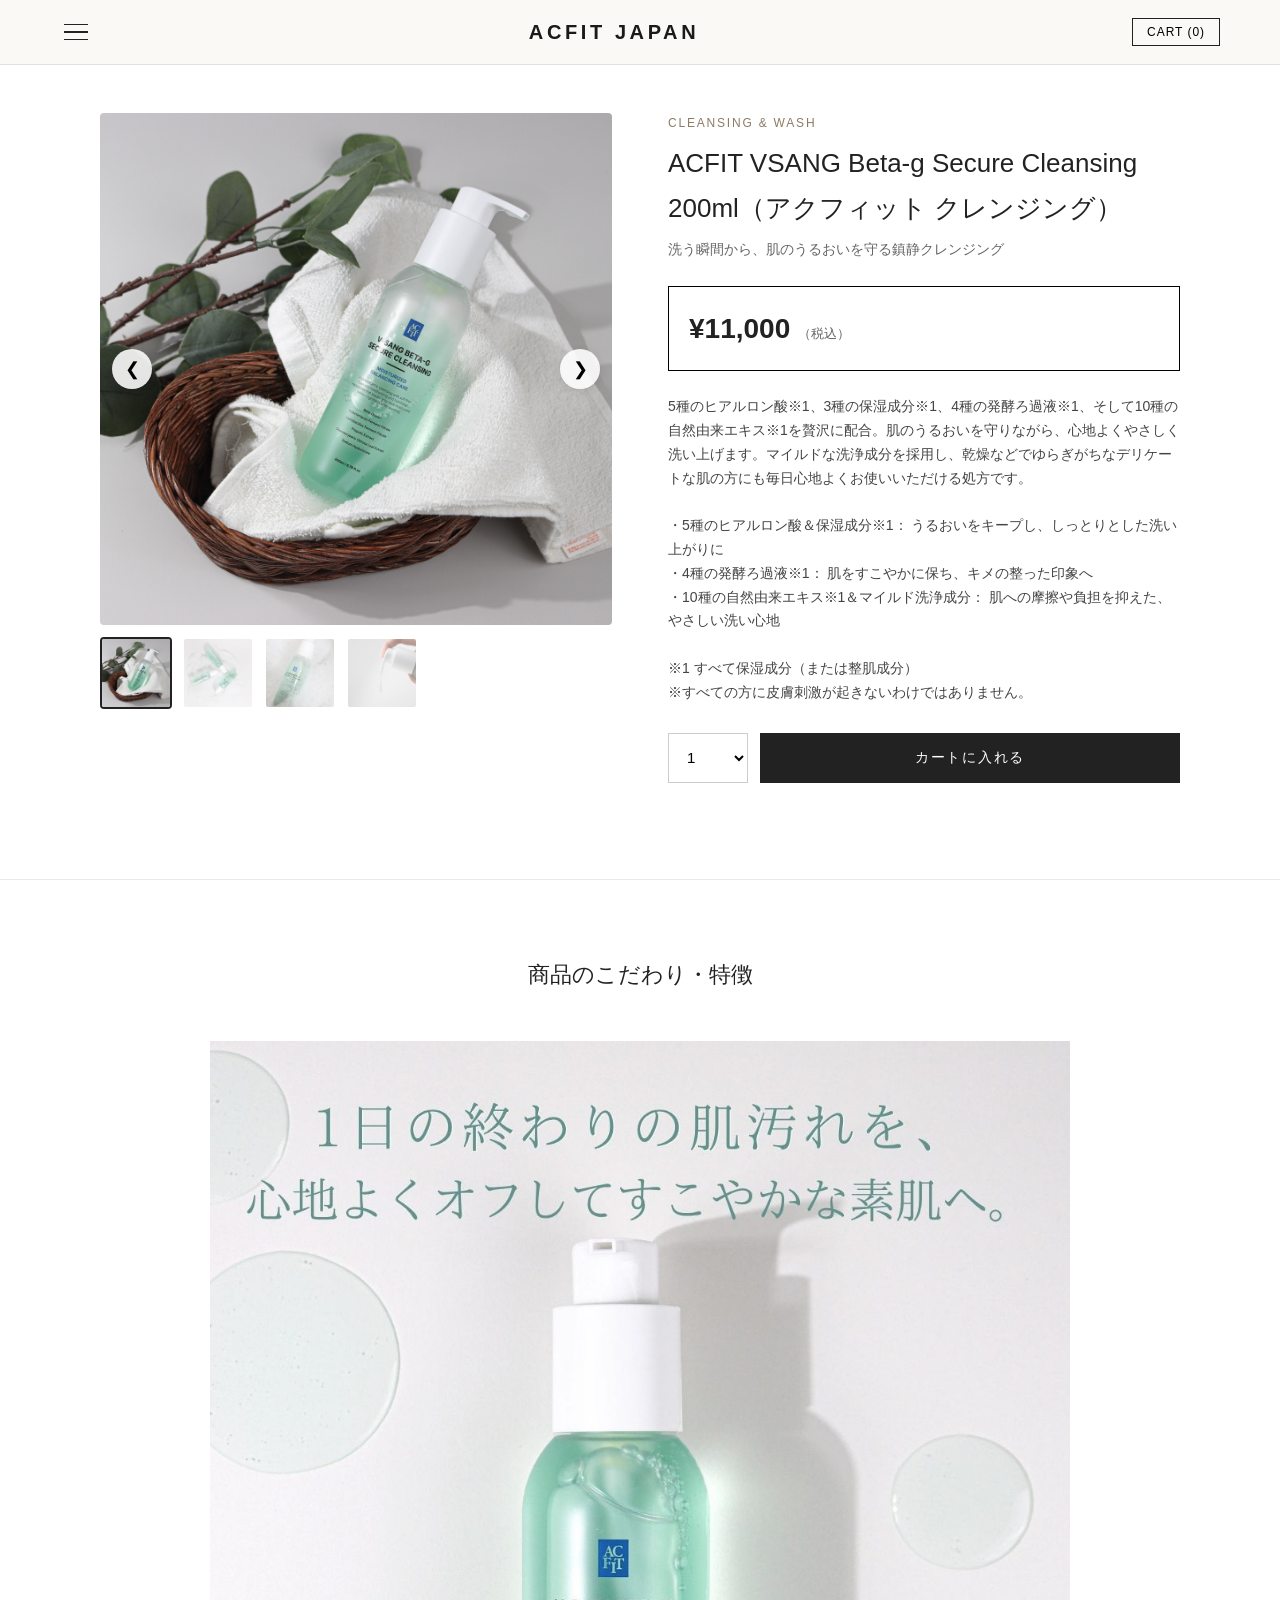
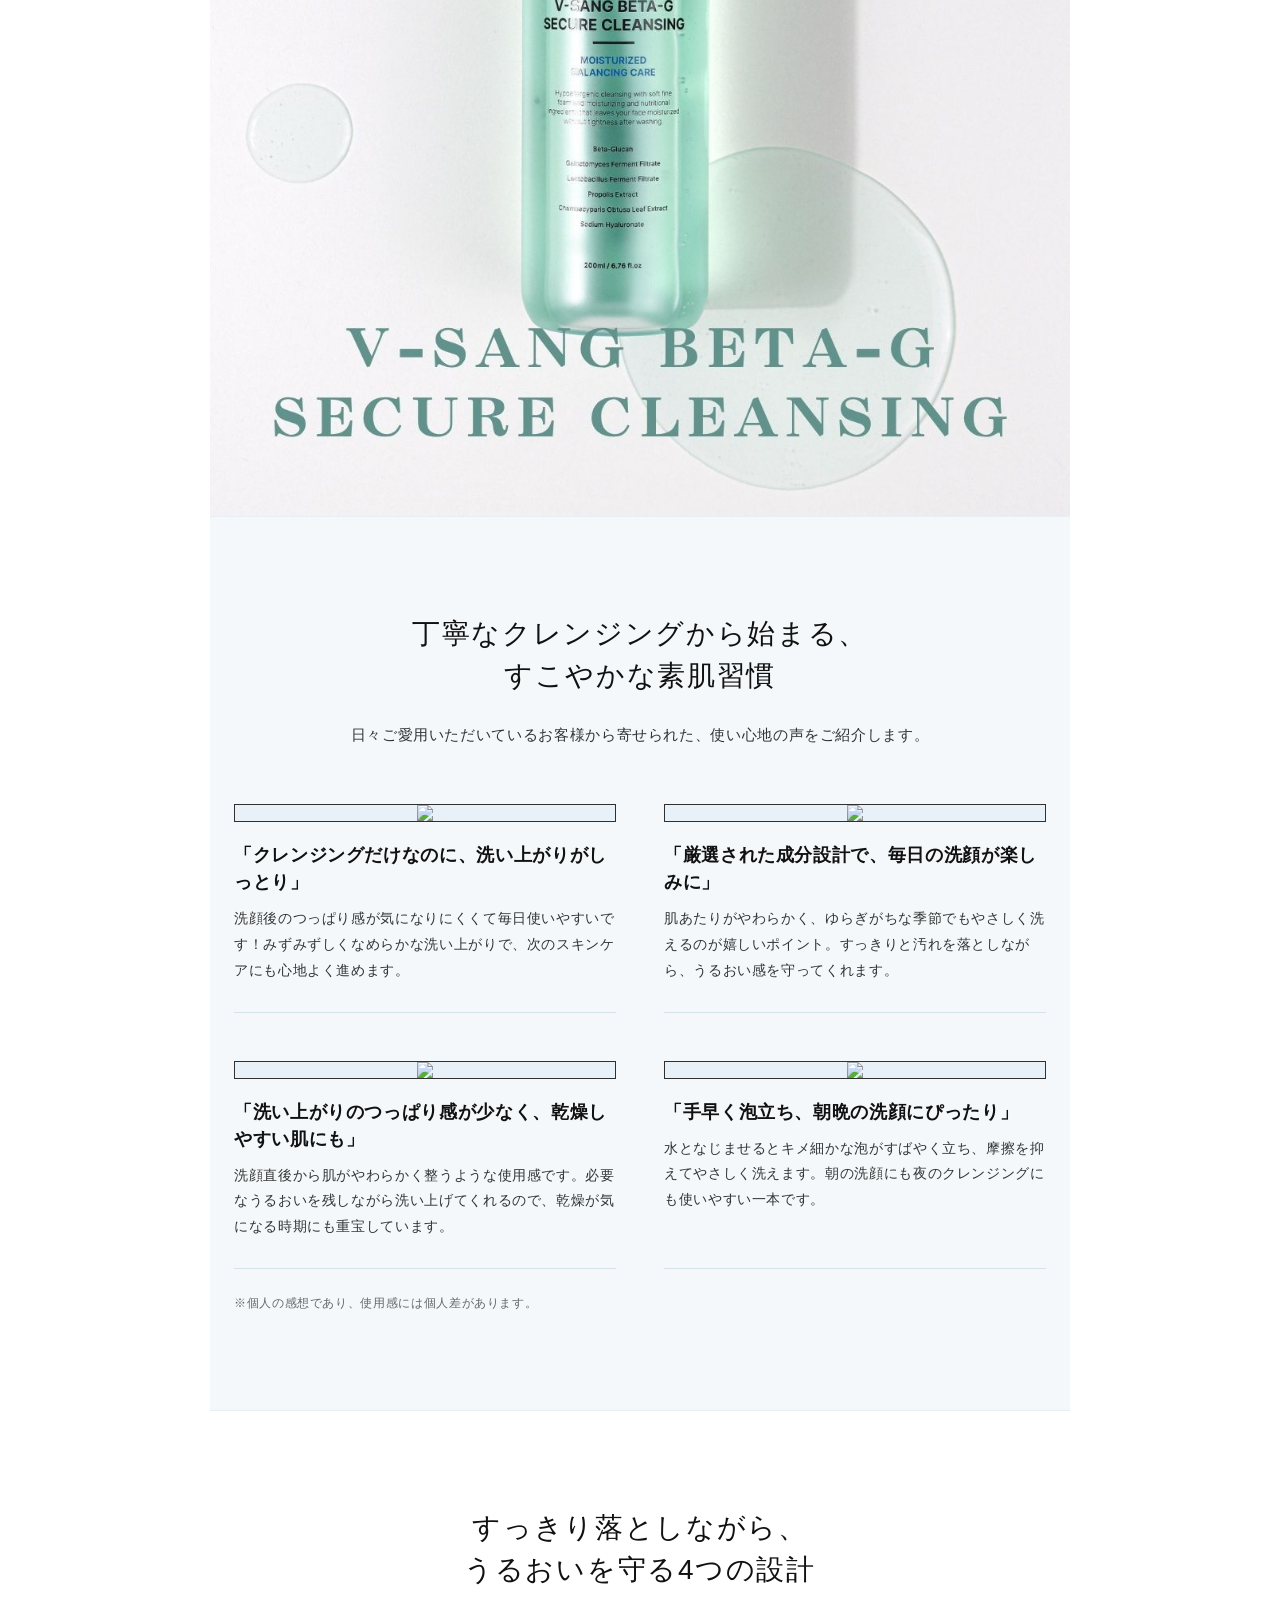
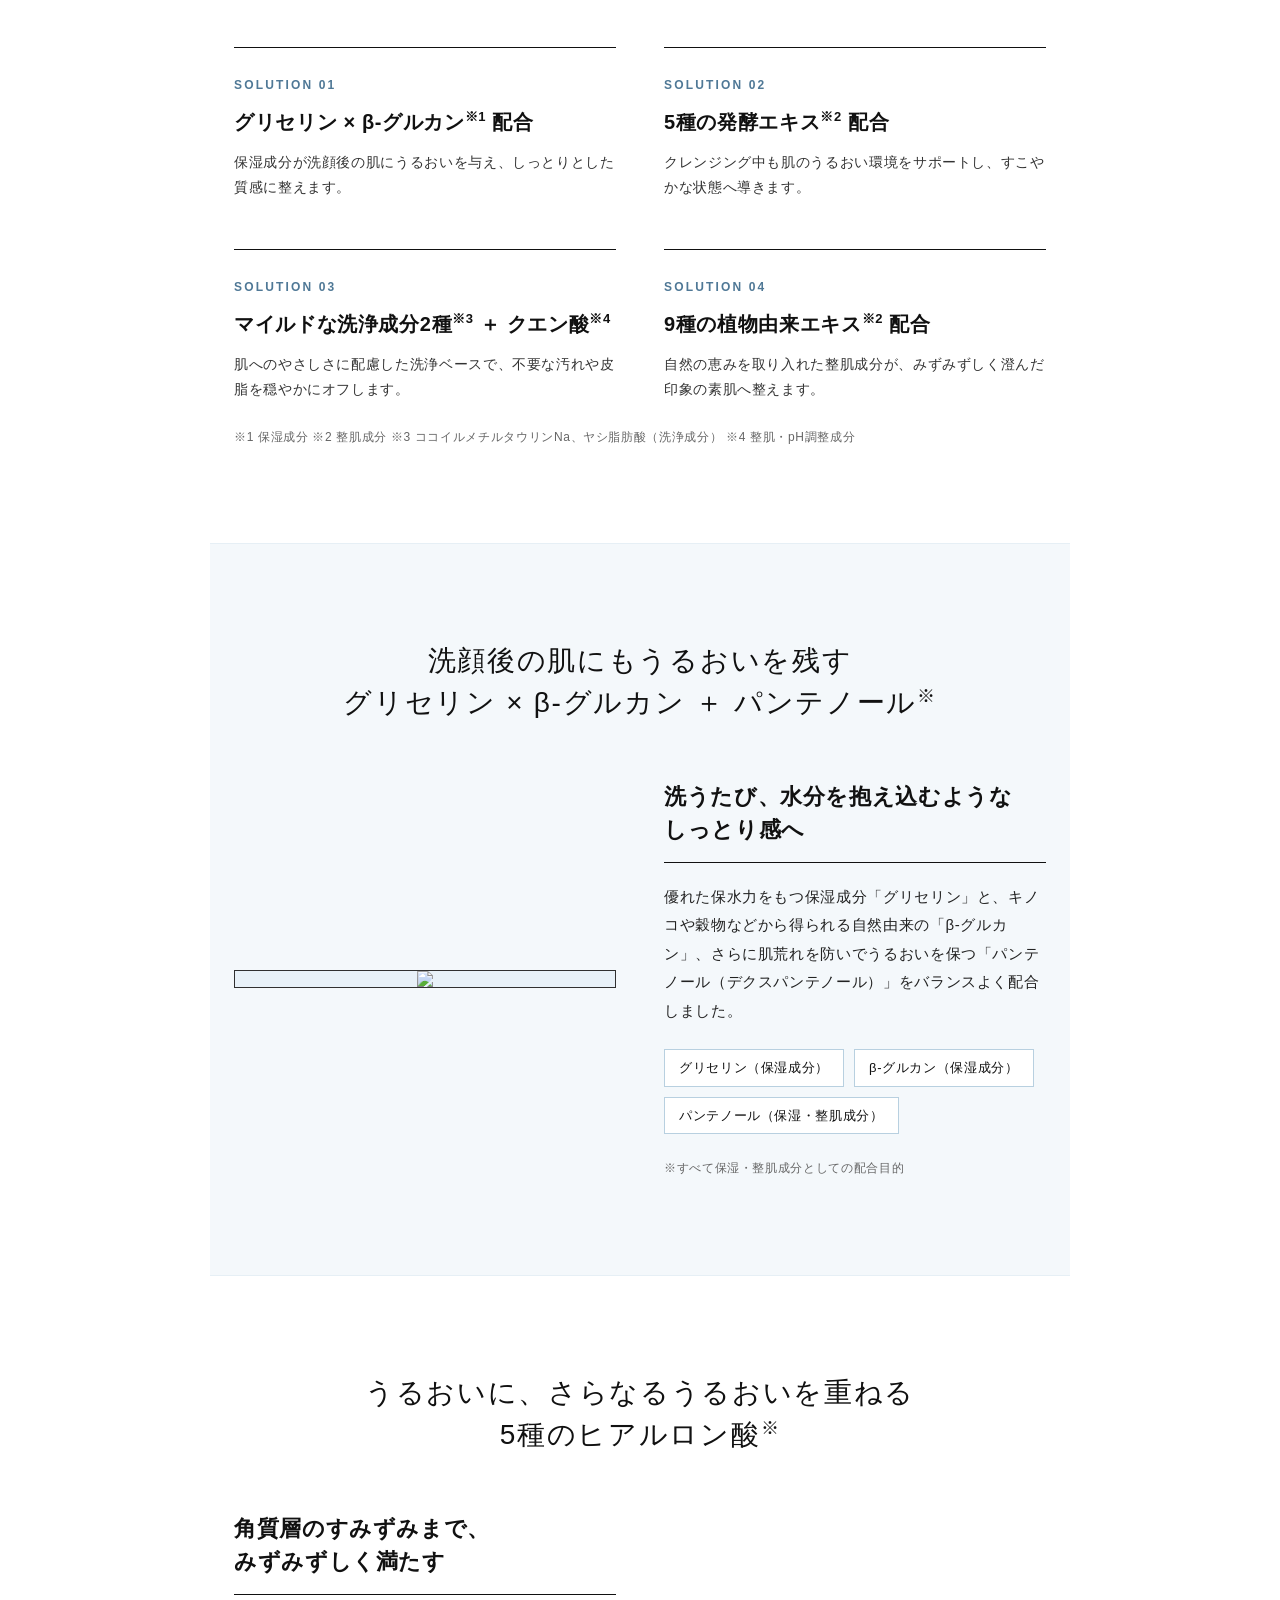
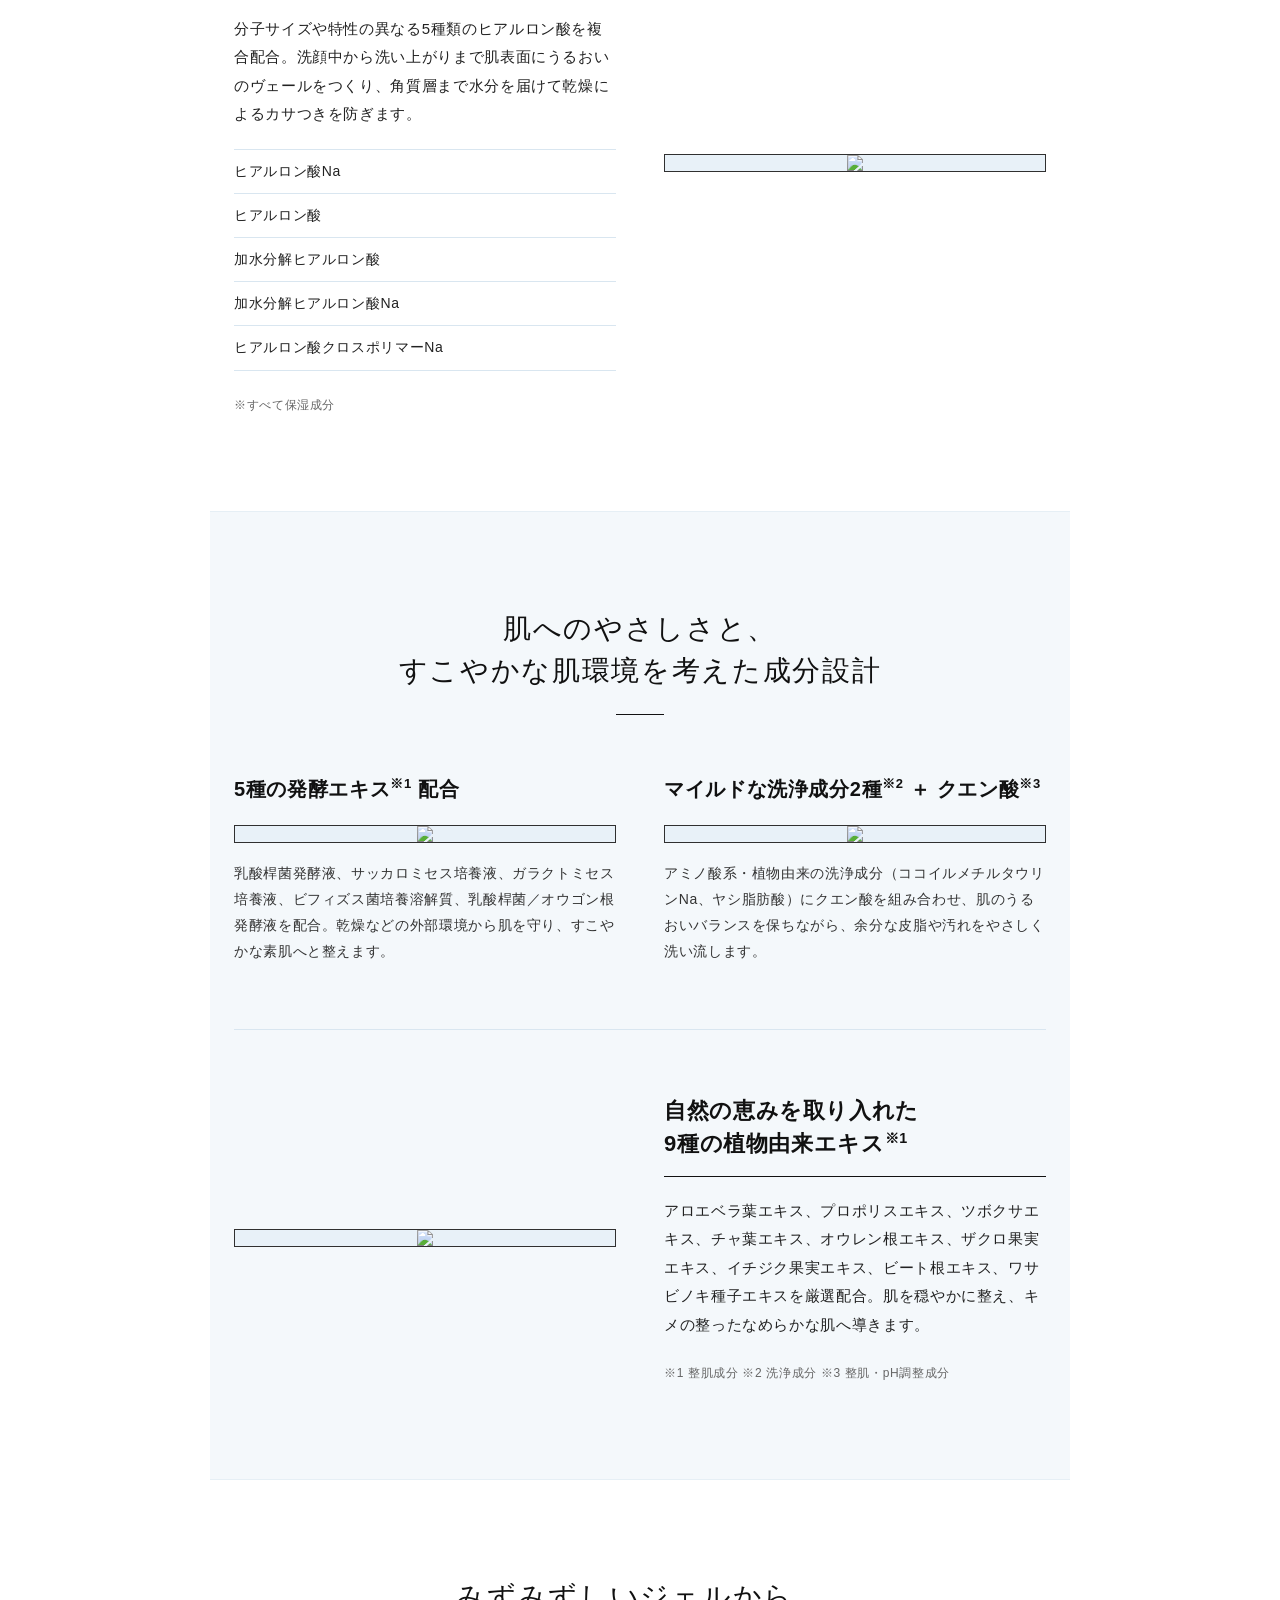
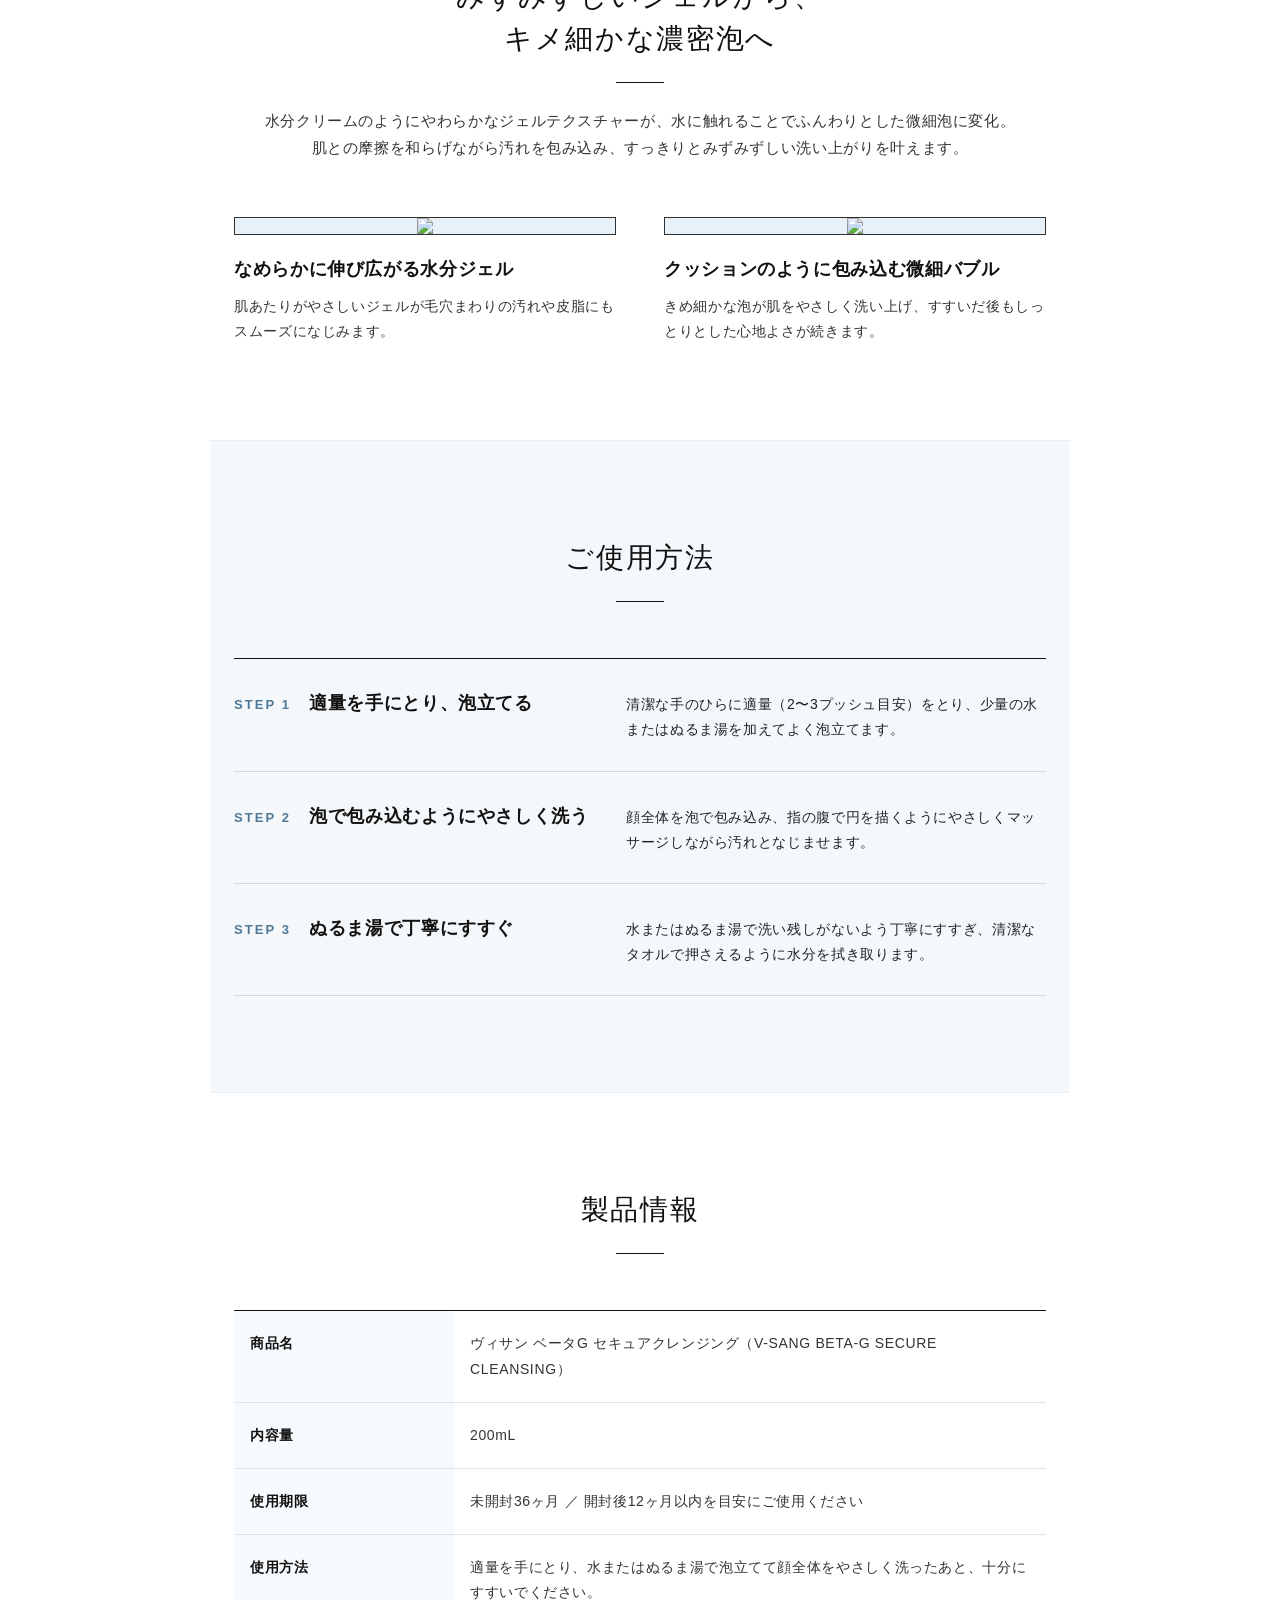
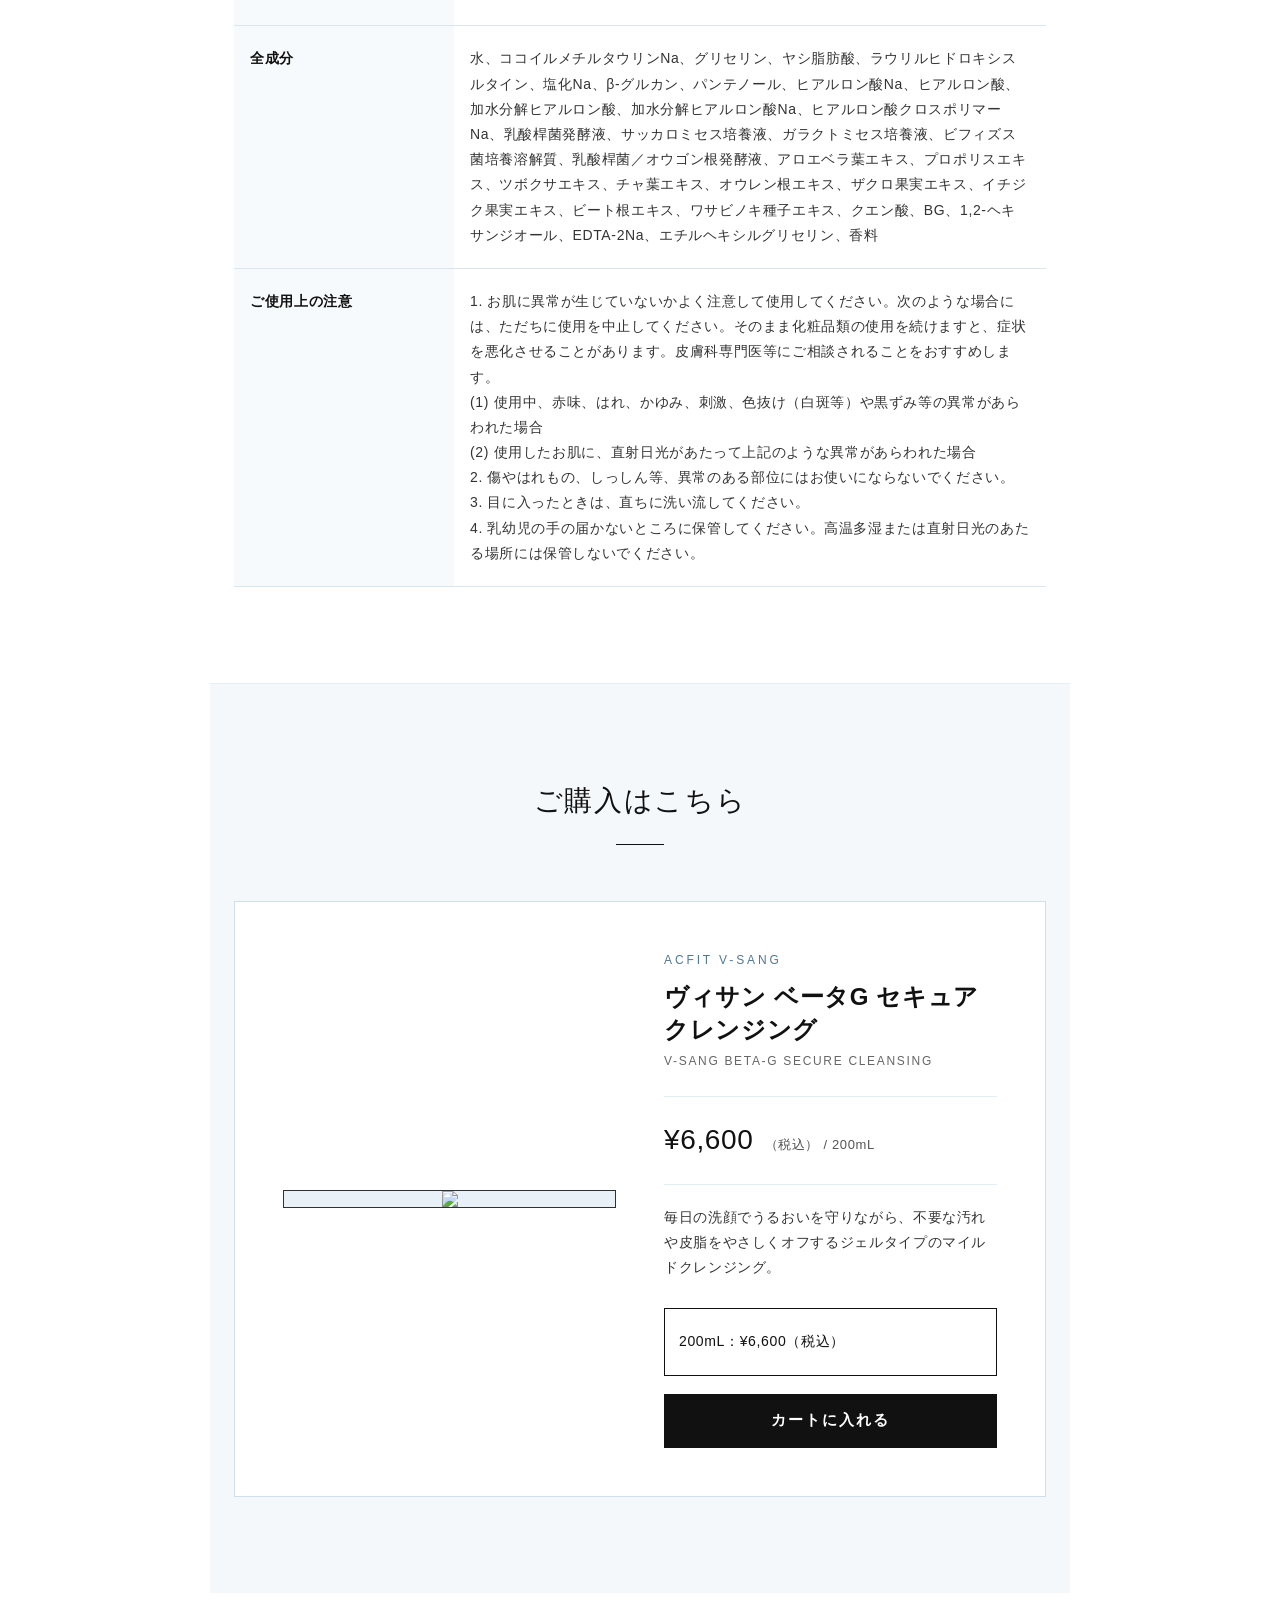
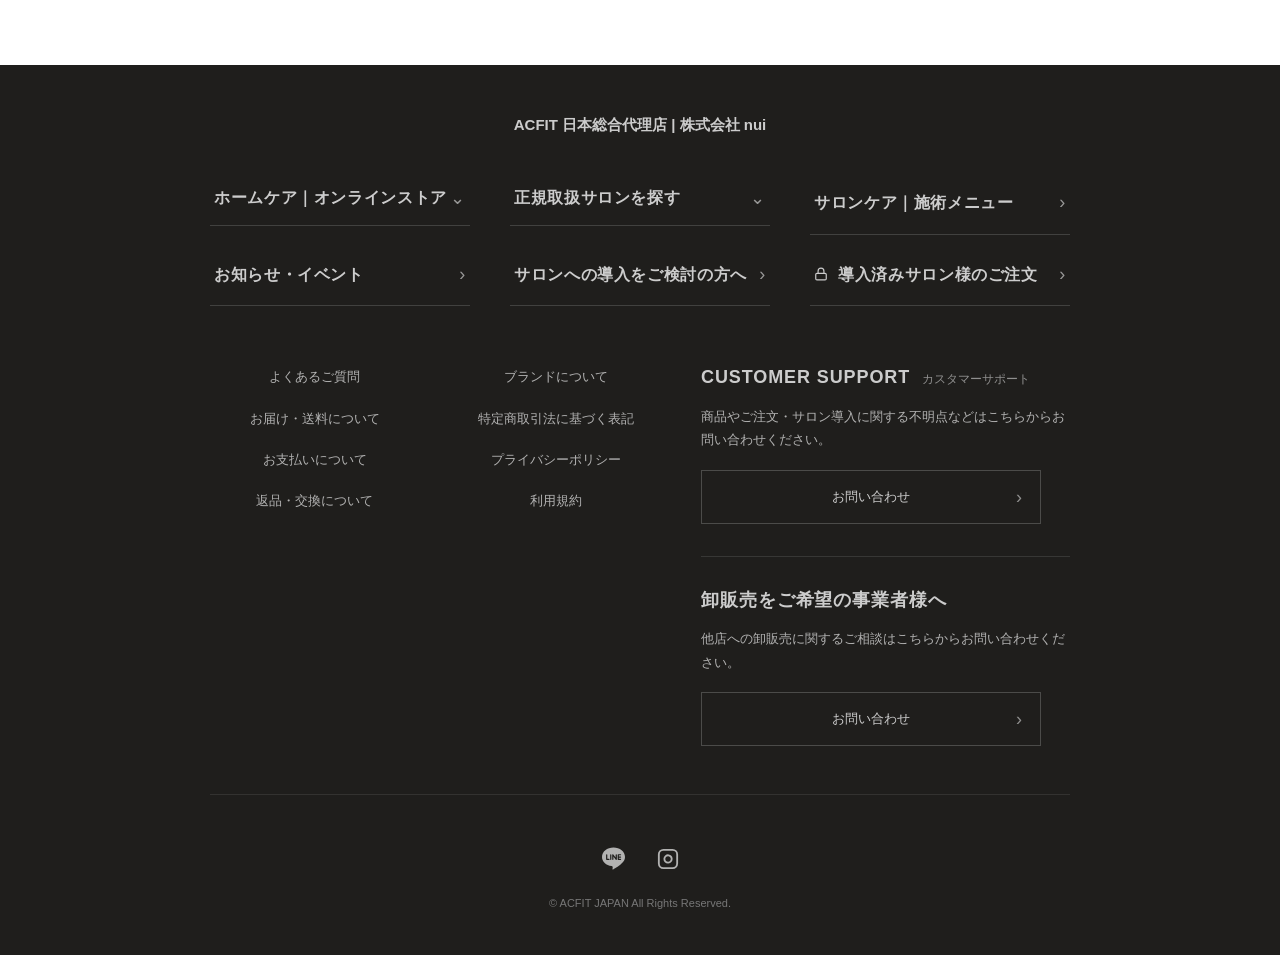
==== commit 87154d19: "Add files via upload" ====
--- a/acfit-page2/product.html
+++ b/acfit-page2/product.html
@@ -64,7 +64,6 @@
     <!-- 下部：商品ごとの簡易LPエリア -->
     <section class="detail-lp-section">
       <div class="lp-section-header">
-        <span>PRODUCT FEATURES</span>
         <h2>商品のこだわり・特徴</h2>
       </div>
       <div class="lp-container" id="detail-lp-area"></div>
--- a/acfit-page2/css/style.css
+++ b/acfit-page2/css/style.css
@@ -367,6 +367,317 @@
   background: #f7f5f0;
   font-size: 12px;
   color: #555;
+}
+
+/* ===== フッターレイアウト（スマホ縦長＋SNSアイコン横並び） ===== */
+.site-footer .footer-inner {
+  max-width: 900px;
+  margin: 0 auto;
+  text-align: center;
+}
+
+.site-footer .footer-links {
+  display: flex;
+  flex-wrap: wrap;
+  justify-content: center;
+  gap: 14px 24px;
+  list-style: none;
+  padding: 0;
+  margin: 24px 0 32px;
+}
+
+.footer-sns-list {
+  display: flex;
+  justify-content: center;
+  align-items: center;
+  gap: 32px;
+  margin: 28px 0 32px;
+}
+
+.footer-sns-list a {
+  display: inline-flex;
+  align-items: center;
+  justify-content: center;
+  color: inherit;
+  opacity: 0.85;
+  transition: opacity 0.2s, transform 0.2s;
+}
+
+.footer-sns-list a:hover {
+  opacity: 1;
+  transform: translateY(-2px);
+}
+
+/* ===== リッチフッター（3列下線ナビ ＋ カスタマーサポート ＋ SNS） ===== */
+.acfit-rich-footer {
+  max-width: 1100px;
+  margin: 0 auto;
+  padding: 20px 20px 10px;
+  text-align: left;
+}
+
+/* 上段：PCは3列×2段、スマホは1列 */
+.footer-main-grid {
+  display: grid;
+  grid-template-columns: repeat(3, 1fr);
+  gap: 24px 40px;
+  margin-bottom: 56px;
+}
+
+.footer-nav-head {
+  width: 100%;
+  display: flex;
+  justify-content: space-between;
+  align-items: center;
+  padding: 0 4px 16px;
+  background: none;
+  border: none;
+  border-bottom: 1px solid rgba(128, 128, 128, 0.35);
+  font-size: 16px;
+  font-weight: 700;
+  letter-spacing: 0.04em;
+  color: inherit;
+  text-decoration: none;
+  text-align: left;
+  cursor: pointer;
+  transition: opacity 0.2s;
+}
+
+.footer-nav-head:hover {
+  opacity: 0.7;
+}
+
+.footer-nav-head .f-icon-right,
+.footer-nav-head .f-icon-down {
+  font-size: 18px;
+  font-weight: 400;
+  opacity: 0.7;
+  transition: transform 0.25s;
+}
+
+.footer-acc-item.is-open .f-icon-down {
+  transform: rotate(180deg);
+}
+
+.footer-acc-panel {
+  display: none;
+  list-style: none;
+  padding: 10px 4px 4px;
+  margin: 0;
+}
+
+.footer-acc-item.is-open .footer-acc-panel {
+  display: block;
+}
+
+.footer-acc-panel li a {
+  display: block;
+  padding: 7px 0;
+  font-size: 13px;
+  color: inherit;
+  opacity: 0.85;
+  text-decoration: none;
+}
+
+.footer-acc-panel li a:hover {
+  opacity: 1;
+  text-decoration: underline;
+}
+
+/* 中段：左2列リンク ＋ 右CUSTOMER SUPPORT */
+.footer-sub-grid {
+  display: grid;
+  grid-template-columns: 1.1fr 0.9fr;
+  gap: 40px;
+  align-items: start;
+  padding-bottom: 48px;
+}
+
+.footer-sub-links-wrap {
+  display: grid;
+  grid-template-columns: repeat(2, 1fr);
+  gap: 16px 32px;
+}
+
+.footer-sub-col {
+  list-style: none;
+  padding: 0;
+  margin: 0;
+}
+
+.footer-sub-col li {
+  margin-bottom: 14px;
+}
+
+.footer-sub-col a {
+  font-size: 13px;
+  color: inherit;
+  opacity: 0.85;
+  text-decoration: none;
+}
+
+.footer-sub-col a:hover {
+  opacity: 1;
+  text-decoration: underline;
+}
+
+/* 右側カスタマーサポートエリア */
+.footer-support-title {
+  display: flex;
+  align-items: baseline;
+  gap: 12px;
+  margin-bottom: 12px;
+}
+
+.footer-support-title strong {
+  font-size: 18px;
+  font-weight: 700;
+  letter-spacing: 0.05em;
+}
+
+.footer-support-title span {
+  font-size: 12px;
+  opacity: 0.65;
+}
+
+.footer-support-text {
+  font-size: 13px;
+  line-height: 1.8;
+  opacity: 0.85;
+  margin: 0 0 18px;
+  text-align: left;
+}
+
+.footer-support-btn {
+  position: relative;
+  display: flex;
+  align-items: center;
+  justify-content: center;
+  width: 100%;
+  max-width: 340px;
+  padding: 15px 20px;
+  border: 1px solid rgba(128, 128, 128, 0.45);
+  background: transparent;
+  color: inherit;
+  text-decoration: none;
+  font-size: 13px;
+  font-weight: 500;
+  transition: background-color 0.2s, opacity 0.2s;
+}
+
+.footer-support-btn:hover {
+  background-color: rgba(128, 128, 128, 0.08);
+}
+
+.footer-support-btn .btn-arrow {
+  position: absolute;
+  right: 18px;
+  font-size: 18px;
+  opacity: 0.65;
+}
+
+/* 下段：SNS ＋ コピーライト */
+.footer-bottom-area {
+  text-align: center;
+  padding-top: 24px;
+  border-top: 1px solid rgba(128, 128, 128, 0.2);
+}
+
+.footer-sns-list {
+  display: flex;
+  justify-content: center;
+  align-items: center;
+  gap: 32px;
+  margin-bottom: 24px;
+}
+
+.footer-sns-list a {
+  display: inline-flex;
+  align-items: center;
+  justify-content: center;
+  color: inherit;
+  opacity: 0.85;
+  transition: opacity 0.2s, transform 0.2s;
+}
+
+.footer-sns-list a:hover {
+  opacity: 1;
+  transform: translateY(-2px);
+}
+.hyo {
+  font-size: 15px;
+  margin-bottom: 30px;
+  
+}
+
+/* 右カラム上下ボックスの間隔と区切り */
+.footer-right-col {
+  display: flex;
+  flex-direction: column;
+  gap: 32px;
+}
+
+.footer-right-col .footer-support-box + .footer-support-box {
+  padding-top: 28px;
+  border-top: 1px solid rgba(128, 128, 128, 0.25);
+}
+
+/* スマホ表示時はメニューリンクを縦長1列に */
+/* スマホ表示（縦長1列レイアウト） */
+@media (max-width: 767px) {
+  .hyo {
+  font-size: 15px;
+  margin-bottom: 10px;
+}
+  .acfit-rich-footer {
+    padding: 36px 20px 24px;
+    text-align: left;
+  }
+
+  .footer-main-grid {
+    grid-template-columns: 1fr;
+    gap: 20px;
+    margin-bottom: 40px;
+  }
+
+  .footer-sub-grid {
+    grid-template-columns: 1fr;
+    gap: 36px;
+    padding-bottom: 40px;
+  }
+
+  /* サブリンク2列をスマホでは縦1列に */
+  .footer-sub-links-wrap {
+    grid-template-columns: 1fr;
+    gap: 0;
+  }
+
+  .footer-sub-col li {
+    margin-bottom: 16px;
+  }
+
+  .footer-sub-col a {
+    font-size: 13px;
+  }
+
+  /* CUSTOMER SUPPORT と日本語サブタイトルを縦に綺麗に配置 */
+  .footer-support-title {
+    flex-direction: column;
+    align-items: flex-start;
+    gap: 4px;
+  }
+
+  .footer-support-text {
+    text-align: left;
+  }
+
+  .footer-support-btn {
+    max-width: 100%;
+  }
+
+  .footer-sns-list {
+    gap: 28px;
+  }
 }
 
 /* カート中身 */
@@ -1052,7 +1363,7 @@
 .site-footer {
   background: #1f1e1c;
   color: #ccc;
-  padding: 56px 20px 32px;
+  padding: 20px 20px 32px;
   text-align: center;
 }
 
@@ -1092,6 +1403,171 @@
   background-position: center;
   background-repeat: no-repeat;
   overflow: hidden;
+}
+
+/* ===== ABOUT US セクション洗練調整 ===== */
+.about-hero-inner {
+  max-width: 820px;
+  margin: 0 auto;
+  text-align: center;
+}
+
+.about-hero-subtitle {
+  display: inline-flex;
+  align-items: center;
+  gap: 8px;
+  font-family: "Times New Roman", "YuMincho", serif;
+  font-style: italic;
+  font-size: 14px;
+  letter-spacing: 0.12em;
+  color: #1f3b58;
+  margin-bottom: 14px;
+}
+
+.about-hero-title {
+  font-family: "YuMincho", "Hiragino Mincho ProN", serif;
+  font-size: clamp(24px, 4vw, 34px);
+  font-weight: 500;
+  letter-spacing: 0.14em;
+  color: #222;
+  margin: 0 0 32px;
+  line-height: 1.5;
+}
+
+.about-hero-lead,
+.about-hero-closing {
+  font-size: 14.5px;
+  line-height: 2.1;
+  letter-spacing: 0.06em;
+  color: #333;
+  margin: 0 auto;
+}
+
+/* 3つの考え方（PC：3列 / スマホ：縦1列） */
+.about-pillars {
+  list-style: none;
+  padding: 28px 0;
+  margin: 32px auto;
+  display: grid;
+  grid-template-columns: repeat(3, 1fr);
+  border-top: 1px solid rgba(31, 59, 88, 0.18);
+  border-bottom: 1px solid rgba(31, 59, 88, 0.18);
+  background: rgba(255, 255, 255, 0.55);
+  backdrop-filter: blur(2px);
+}
+
+.about-pillars li {
+  padding: 8px 16px;
+  position: relative;
+}
+
+.about-pillars li:not(:last-child)::after {
+  content: "";
+  position: absolute;
+  right: 0;
+  top: 15%;
+  height: 70%;
+  width: 1px;
+  background: rgba(31, 59, 88, 0.15);
+}
+
+.pillar-num {
+  display: block;
+  font-family: "Times New Roman", serif;
+  font-style: italic;
+  font-size: 13px;
+  letter-spacing: 0.15em;
+  color: #4a769e;
+  margin-bottom: 8px;
+}
+
+.pillar-text {
+  font-family: "YuMincho", "Hiragino Mincho ProN", serif;
+  font-size: 15px;
+  font-weight: 500;
+  line-height: 1.75;
+  letter-spacing: 0.08em;
+  color: #1f3b58;
+  margin: 0;
+}
+
+.about-hero-closing {
+  margin-bottom: 36px;
+}
+
+/* Read More ボタン（元のネイビーを活かして上質なホバーを追加） */
+.about-hero-btn {
+  display: inline-flex;
+  align-items: center;
+  justify-content: center;
+  gap: 10px;
+  min-width: 210px;
+  padding: 15px 32px;
+  background-color: #1f3b58;
+  color: #ffffff;
+  text-decoration: none;
+  font-size: 13.5px;
+  letter-spacing: 0.1em;
+  transition: background-color 0.25s, transform 0.25s;
+}
+
+.about-hero-btn .arrow {
+  transition: transform 0.25s;
+}
+
+.about-hero-btn:hover {
+  background-color: #162b40;
+}
+
+.about-hero-btn:hover .arrow {
+  transform: translateX(4px);
+}
+
+/* スマホ表示調整 */
+@media (max-width: 767px) {
+  .pc-only {
+    display: none;
+  }
+
+  .about-hero-lead,
+  .about-hero-closing {
+    font-size: 13.5px;
+    line-height: 2;
+    text-align: left;
+  }
+  
+
+  .about-pillars {
+    grid-template-columns: 1fr;
+    padding: 16px 20px;
+    margin: 26px auto;
+  }
+
+  .about-pillars li {
+    padding: 14px 0;
+    display: flex;
+    align-items: center;
+    gap: 14px;
+    text-align: left;
+  }
+
+  .about-pillars li:not(:last-child)::after {
+    right: auto;
+    left: 0;
+    top: auto;
+    bottom: 0;
+    width: 100%;
+    height: 1px;
+  }
+
+  .pillar-num {
+    margin-bottom: 0;
+    font-size: 14px;
+  }
+
+  .pillar-text br {
+    display: none;
+  }
 }
 
 /* 背景画像を薄く白く飛ばして文字を読みやすくするオーバーレイ */
@@ -1293,9 +1769,9 @@
     font-size: 22px;
   }
 
-  .about-hero-title {
+  /* .about-hero-title {
     font-size: 20px;
-  }
+  } */
 
   .about-hero-desc {
     font-size: 10px;
@@ -1612,7 +2088,7 @@
 .vsang-lp-placeholder {
   width: 100%;
   background-color: #e8f1f8;
-  border: 1px dashed #9cb8cd;
+  border: 0.5px solid rgb(48, 48, 48);
   display: flex;
   align-items: center;
   justify-content: center;
@@ -1620,20 +2096,20 @@
   color: #4b6f8a;
   font-family: "Hiragino Kaku Gothic ProN", "Yu Gothic", sans-serif;
   font-size: 13px;
-  padding: 16px;
 }
 
 .vsang-lp-placeholder--fv {
   height: 520px;
 }
 
-.vsang-lp-placeholder--land {
+
+/* .vsang-lp-placeholder--land {
   height: 300px;
-}
-
-.vsang-lp-placeholder--sq {
+} */
+
+/* .vsang-lp-placeholder--sq {
   height: 420px;
-}
+} */
 
 /* PC最大2カラムグリッド（minmax(0, 1fr)で子要素のはみ出し防止） */
 .vsang-lp-grid {
@@ -1950,6 +2426,17 @@
   background-repeat: no-repeat;
 }
 
+.vsang-lp-buy-p {
+  width: 100%;
+  padding: 20px 10px 20px 14px;
+  font-size: 14px;
+  color: #111111;
+  background-color: #ffffff;
+  border: 1px solid #111111;
+  border-radius: 0;
+
+}
+
 .vsang-lp-buy-btn {
   width: 100%;
   height: 54px;
@@ -1972,6 +2459,88 @@
   line-height: 1.7;
 }
 
+/* ===== ハンバーガーメニュー内アコーディオン（ReFa風） ===== */
+.drawer-menu {
+  overflow-y: auto;
+}
+.drawer-acc-trigger {
+  width: 100%;
+  display: flex;
+  justify-content: space-between;
+  align-items: center;
+  padding: 16px 20px;
+  background: none;
+  border: none;
+  border-bottom: 1px solid #eee;
+  font-size: 14px;
+  font-weight: 500;
+  color: #1a1a1a;
+  text-align: left;
+  cursor: pointer;
+}
+.drawer-acc-trigger .acc-icon {
+  font-size: 18px;
+  color: #666;
+}
+.drawer-sub-list {
+  display: none;
+  list-style: none;
+  margin: 0;
+  padding: 6px 12px 12px;
+  /* background: #f8fafc; */
+  border-bottom: 1px solid #eee;
+}
+.drawer-accordion.is-open .drawer-sub-list {
+  display: block;
+}
+.drawer-all-link,
+.drawer-sub-text-link {
+  display: flex;
+  justify-content: space-between;
+  align-items: center;
+  padding: 12px 14px;
+  margin-bottom: 6px;
+  background: #ffffff;
+  border-radius: 4px;
+  font-size: 13px;
+  font-weight: 600;
+  color: #1a1a1a;
+  text-decoration: none;
+}
+.drawer-prod-link {
+  display: flex;
+  justify-content: space-between;
+  align-items: center;
+  gap: 5px;
+  /* padding: 8px 12px; */
+  margin-bottom: 6px;
+  background: #ffffff;
+  border-radius: 4px;
+  text-decoration: none;
+  color: #222;
+}
+.drawer-prod-link:hover {
+  border-color: #7ab3d8;
+}
+.drawer-prod-name {
+  font-size: 10px;
+  /* line-height: 1.45; */
+  flex: 1;
+}
+.drawer-prod-thumb {
+  width: 44px;
+  height: 44px;
+  object-fit: cover;
+  border-radius: 4px;
+  flex-shrink: 0;
+  background: #f4f6f9;
+}
+/* .drawer-member-order {
+  background: #f4f8fb;
+  font-weight: 600;
+  color: #1b4d72 !important;
+} */
+
 /* ==========================================================================
    SP Responsive（既存CSSと同じ768px以下：左右padding 10px・1カラム縦積み）
 ========================================================================== */
@@ -2047,13 +2616,11 @@
     height: 260px;
   }
 
-  .vsang-lp-placeholder--land {
-    height: 210px;
-  }
-
-  .vsang-lp-placeholder--sq {
+
+
+  /* .vsang-lp-placeholder--sq {
     height: 260px;
-  }
+  } */
 
   .vsang-lp-grid {
     grid-template-columns: 1fr;
@@ -2153,4 +2720,544 @@
   .vsang-lp-buy-price {
     font-size: 24px;
   }
-}+}
+
+    .page-header {
+      padding: 120px 20px 48px;
+      text-align: center;
+      background: #000000;
+      border-bottom: 1px solid #eef1f5;
+    }
+    .page-header .en {
+      font-size: 12px;
+      letter-spacing: 0.25em;
+      color: #6c9ec4;
+      margin-bottom: 10px;
+    }
+    .page-header h1 {
+      font-size: 24px;
+      font-weight: 500;
+      letter-spacing: 0.08em;
+      color: white;
+    }
+    .salon-search-container {
+      max-width: 1000px;
+      margin: 40px auto 80px;
+      padding: 0 20px;
+    }
+    .filter-box {
+      background: #ffffff;
+      border: 1px solid #e2e8f0;
+      border-radius: 8px;
+      padding: 24px;
+      margin-bottom: 32px;
+    }
+    .filter-group {
+      margin-bottom: 20px;
+    }
+    .filter-group:last-child {
+      margin-bottom: 0;
+    }
+    .filter-label {
+      display: block;
+      font-size: 13px;
+      font-weight: 600;
+      color: #1a1a1a;
+      margin-bottom: 10px;
+    }
+    .area-buttons {
+      display: flex;
+      flex-wrap: wrap;
+      gap: 8px;
+    }
+    .area-btn {
+      padding: 8px 16px;
+      border: 1px solid #d1d9e2;
+      background: #fff;
+      border-radius: 4px;
+      font-size: 13px;
+      color: #333;
+      cursor: pointer;
+      transition: all 0.2s;
+    }
+    .area-btn.is-active {
+      background: #1b4d72;
+      border-color: #1b4d72;
+      color: #fff;
+      font-weight: 600;
+    }
+    .purpose-checks {
+      display: flex;
+      flex-wrap: wrap;
+      gap: 16px;
+    }
+    .purpose-check-label {
+      display: inline-flex;
+      align-items: center;
+      gap: 8px;
+      padding: 10px 16px;
+      border: 1px solid #d1d9e2;
+      border-radius: 4px;
+      font-size: 13px;
+      cursor: pointer;
+      background: #f9fbfd;
+    }
+    .purpose-check-label input {
+      accent-color: #1b4d72;
+      width: 16px;
+      height: 16px;
+    }
+    .salon-count-bar {
+      font-size: 13px;
+      color: #555;
+      margin-bottom: 16px;
+    }
+    .salon-grid {
+      display: grid;
+      grid-template-columns: repeat(2, 1fr);
+      gap: 20px;
+    }
+    .salon-card {
+      background: #fff;
+      border: 1px solid #e2e8f0;
+      border-radius: 8px;
+      padding: 24px;
+      display: flex;
+      flex-direction: column;
+      justify-content: space-between;
+    }
+    .salon-card-head {
+      display: flex;
+      align-items: center;
+      gap: 14px;
+      margin-bottom: 16px;
+      padding-bottom: 14px;
+      border-bottom: 1px solid #f0f3f7;
+    }
+    .salon-logo {
+      width: 56px;
+      height: 56px;
+      border-radius: 6px;
+      object-fit: cover;
+      background: #f1f5f9;
+      border: 1px solid #e2e8f0;
+      flex-shrink: 0;
+      display: flex;
+      align-items: center;
+      justify-content: center;
+      font-size: 10px;
+      color: #888;
+    }
+    .salon-area-tag {
+      display: inline-block;
+      font-size: 11px;
+      background: #eef4f9;
+      color: #1b4d72;
+      padding: 2px 8px;
+      border-radius: 3px;
+      margin-bottom: 4px;
+      font-weight: 600;
+    }
+    .salon-name {
+      font-size: 16px;
+      font-weight: 600;
+      color: #1a1a1a;
+      margin: 0;
+    }
+    /* 対応バッジ（2つを常に同じ位置に配置） */
+    .salon-badges {
+      display: grid;
+      grid-template-columns: 1fr 1fr;
+      gap: 8px;
+      margin-bottom: 16px;
+    }
+    .service-badge {
+      display: flex;
+      align-items: center;
+      justify-content: center;
+      gap: 6px;
+      padding: 8px 10px;
+      border-radius: 4px;
+      font-size: 12px;
+      font-weight: 600;
+    }
+    .service-badge.is-on {
+      background: #e8f2fa;
+      color: #1769aa;
+      border: 1px solid #b6d8f2;
+    }
+    .service-badge.is-off {
+      background: #f3f4f6;
+      color: #9ca3af;
+      border: 1px solid #e5e7eb;
+    }
+    .salon-details {
+      font-size: 13px;
+      line-height: 1.7;
+      color: #444;
+      margin-bottom: 18px;
+    }
+    .salon-details p {
+      margin: 0 0 6px;
+    }
+    .salon-links {
+      display: grid;
+      grid-template-columns: 1fr 1fr;
+      gap: 8px;
+    }
+    .salon-link-btn {
+      display: block;
+      text-align: center;
+      padding: 10px 8px;
+      font-size: 12px;
+      font-weight: 600;
+      border-radius: 4px;
+      text-decoration: none;
+    }
+    .btn-insta {
+      background: #fff;
+      color: #1a1a1a;
+      border: 1px solid #cbd5e1;
+    }
+    .btn-reserve {
+      background: #1a1a1a;
+      color: #fff;
+    }
+    .btn-disabled {
+      background: #f3f4f6;
+      color: #9ca3af;
+      border: 1px solid #e5e7eb;
+      pointer-events: none;
+    }
+    @media (max-width: 767px) {
+      .salon-grid {
+        grid-template-columns: 1fr;
+      }
+    }
+    .menu-container {
+      max-width: 960px;
+      margin: 48px auto 80px;
+      padding: 0 20px;
+    }
+    .menu-lead {
+      text-align: center;
+      font-size: 14px;
+      line-height: 2;
+      color: #444;
+      margin-bottom: 48px;
+    }
+    .treatment-card {
+      display: grid;
+      grid-template-columns: 340px 1fr;
+      gap: 32px;
+      background: #fff;
+      border: 1px solid #e2e8f0;
+      border-radius: 8px;
+      padding: 28px;
+      margin-bottom: 32px;
+      align-items: center;
+    }
+    .treatment-img {
+      width: 100%;
+      aspect-ratio: 4 / 3;
+      object-fit: cover;
+      border-radius: 6px;
+      background: #f4f6f9;
+    }
+    .treatment-num {
+      display: inline-block;
+      font-size: 11px;
+      letter-spacing: 0.18em;
+      color: #1b4d72;
+      background: #e8f2fa;
+      padding: 4px 10px;
+      border-radius: 3px;
+      font-weight: 600;
+      margin-bottom: 10px;
+    }
+    .treatment-title {
+      font-size: 20px;
+      font-weight: 600;
+      color: #1a1a1a;
+      margin: 0 0 12px;
+    }
+    .treatment-desc {
+      font-size: 14px;
+      line-height: 1.9;
+      color: #444;
+      margin-bottom: 16px;
+    }
+    .treatment-use-box {
+      background: #f8fafc;
+      padding: 12px 16px;
+      font-size: 13px;
+      line-height: 1.8;
+      color: #333;
+    }
+    .treatment-use-box strong {
+      display: block;
+      color: #1b4d72;
+      margin-bottom: 4px;
+    }
+    .menu-cta-box {
+      text-align: center;
+      background: #f4f8fb;
+      padding: 40px 24px;
+      border-radius: 8px;
+      margin-top: 48px;
+    }
+    .menu-cta-btn {
+      display: inline-block;
+      margin-top: 16px;
+      padding: 15px 40px;
+      background: #1a1a1a;
+      color: #fff;
+      text-decoration: none;
+      font-size: 13px;
+      letter-spacing: 0.12em;
+    }
+    @media (max-width: 767px) {
+      .treatment-card {
+        grid-template-columns: 1fr;
+        gap: 20px;
+        padding: 20px;
+      }
+    }
+    .news-container {
+      max-width: 840px;
+      margin: 48px auto 80px;
+      padding: 0 20px;
+    }
+.news-tabs {
+      display: flex;
+      flex-wrap: wrap;
+      gap: 10px;
+      margin-bottom: 28px;
+    }
+    .news-tab {
+      padding: 8px 20px;
+      border: 1px solid #d1d9e2;
+      background: #fff;
+      border-radius: 4px;
+      font-size: 13px;
+      cursor: pointer;
+    }
+    .news-tab.is-active {
+      background: #1a1a1a;
+      color: #fff;
+      border-color: #1a1a1a;
+    }
+
+    /* ★ここを追加（スマホ時は縦1列・横幅いっぱいに揃える） */
+    @media (max-width: 767px) {
+      .news-tabs {
+        flex-direction: column;
+        gap: 8px;
+      }
+      .news-tab {
+        width: 100%;
+        padding: 12px 16px;
+        text-align: center;
+      }
+    }
+    .news-list {
+      border-top: 1px solid #e2e8f0;
+    }
+    .news-item {
+      padding: 22px 8px;
+      border-bottom: 1px solid #e2e8f0;
+    }
+    .news-meta {
+      display: flex;
+      align-items: center;
+      gap: 12px;
+      margin-bottom: 8px;
+    }
+    .news-date {
+      font-size: 13px;
+      color: #777;
+    }
+    .news-cat {
+      font-size: 11px;
+      padding: 2px 10px;
+      border-radius: 3px;
+      font-weight: 600;
+    }
+    .cat-event {
+      background: #e8f2fa;
+      color: #1769aa;
+    }
+    .cat-info {
+      background: #f1f5f9;
+      color: #475569;
+    }
+    .news-title {
+      font-size: 15px;
+      font-weight: 600;
+      color: #1a1a1a;
+      margin: 0 0 8px;
+    }
+    .news-body {
+      font-size: 13px;
+      line-height: 1.8;
+      color: #555;
+      margin: 0;
+    }
+    .partner-container {
+      max-width: 880px;
+      margin: 48px auto 80px;
+      padding: 0 20px;
+    }
+    .sec-title {
+      font-size: 20px;
+      font-weight: 600;
+      text-align: center;
+      color: #1a1a1a;
+      margin: 0 0 28px;
+    }
+    /* お悩みボックス */
+    .worry-box {
+      background: #f8fafc;
+      border: 1px solid #e2e8f0;
+      border-radius: 8px;
+      padding: 32px 24px;
+      margin-bottom: 56px;
+    }
+    .worry-list {
+      list-style: none;
+      padding: 0;
+      margin: 0 auto;
+      max-width: 560px;
+      display: grid;
+      gap: 12px;
+    }
+    .worry-list li {
+      background: #fff;
+      border: 1px solid #e2e8f0;
+      border-radius: 6px;
+      padding: 14px 18px;
+      font-size: 14px;
+      font-weight: 500;
+      color: #222;
+      display: flex;
+      align-items: center;
+      gap: 10px;
+    }
+    .worry-list li::before {
+      content: "✓";
+      color: #1769aa;
+      font-weight: 700;
+    }
+    /* 6時間講習ボックス */
+    .training-box {
+      background: #fff;
+      border: 1px solid #cbd5e1;
+      border-radius: 8px;
+      padding: 32px 24px;
+      margin-bottom: 56px;
+    }
+    .training-lead {
+      font-size: 14px;
+      line-height: 1.9;
+      color: #444;
+      text-align: center;
+      margin-bottom: 24px;
+    }
+    .curriculum-grid {
+      display: grid;
+      grid-template-columns: repeat(auto-fit, minmax(150px, 1fr));
+      gap: 10px;
+    }
+    .curriculum-item {
+      background: #f4f8fb;
+      border: 1px solid #d8e6f2;
+      border-radius: 6px;
+      padding: 14px 10px;
+      text-align: center;
+      font-size: 13px;
+      font-weight: 600;
+      color: #1b4d72;
+    }
+    /* 導入フロー */
+    .flow-note {
+      background: #fffbeb;
+      border: 1px solid #fde68a;
+      border-radius: 6px;
+      padding: 14px 18px;
+      font-size: 13px;
+      line-height: 1.7;
+      color: #78350f;
+      margin-bottom: 28px;
+    }
+    .flow-list {
+      display: grid;
+      gap: 16px;
+      margin-bottom: 40px;
+    }
+    .flow-step {
+      display: flex;
+      gap: 16px;
+      background: #fff;
+      border: 1px solid #e2e8f0;
+      border-radius: 8px;
+      padding: 20px;
+      align-items: flex-start;
+    }
+    .flow-num {
+      background: #1b4d72;
+      color: #fff;
+      font-size: 12px;
+      font-weight: 700;
+      padding: 6px 12px;
+      border-radius: 4px;
+      flex-shrink: 0;
+    }
+    .flow-content h3 {
+      font-size: 16px;
+      font-weight: 600;
+      margin: 0 0 6px;
+      color: #1a1a1a;
+    }
+    .flow-content p {
+      font-size: 13px;
+      line-height: 1.8;
+      color: #555;
+      margin: 0;
+    }
+    .flow-inline-btn {
+      display: inline-block;
+      margin-top: 10px;
+      padding: 10px 22px;
+      background: #1769aa;
+      color: #fff;
+      font-size: 13px;
+      font-weight: 600;
+      text-decoration: none;
+      border-radius: 4px;
+    }
+    .cert-info {
+      background: #f8fafc;
+      border: 1px solid #e2e8f0;
+      border-radius: 6px;
+      padding: 18px 20px;
+      font-size: 13px;
+      line-height: 1.8;
+      color: #444;
+      margin-bottom: 44px;
+    }
+    .cta-center {
+      text-align: center;
+    }
+    .cta-main-btn {
+      display: inline-block;
+      padding: 18px 48px;
+      background: #1a1a1a;
+      color: #fff;
+      text-decoration: none;
+      font-size: 14px;
+      font-weight: 600;
+      letter-spacing: 0.1em;
+      border-radius: 4px;
+    }
+
+
